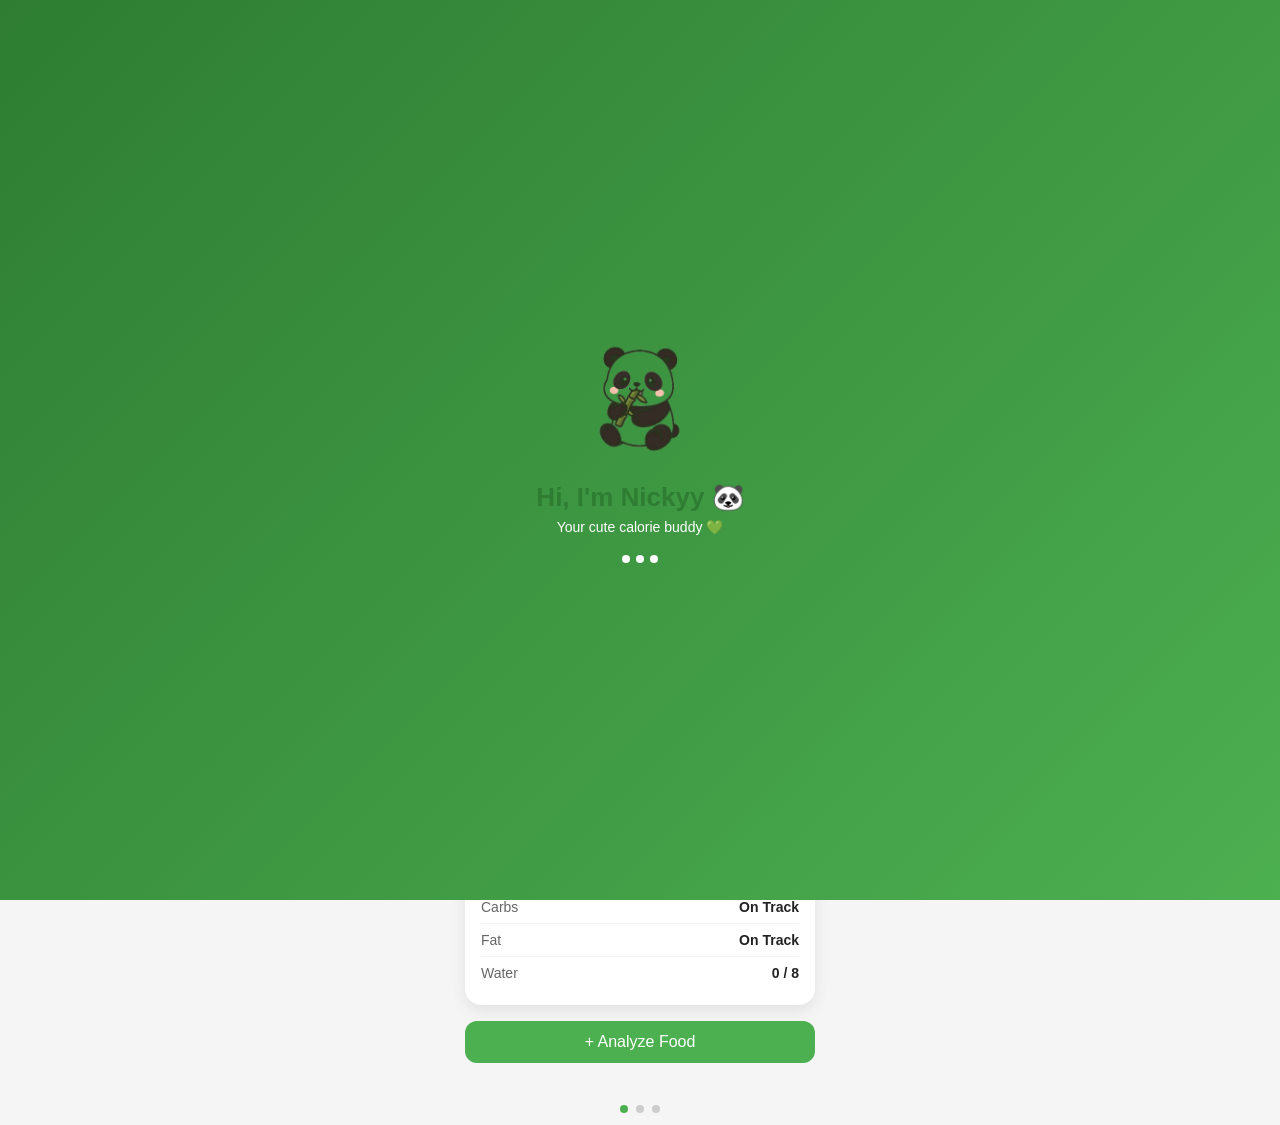
==== index.html @ d068ae43 "feat: added an intro animation WIP" ====
<!DOCTYPE html>
<html lang="en">
    <head>
        <meta charset="UTF-8">
        <meta name="viewport" content="width=device-width, initial-scale=1.0">
        <link rel="manifest" href="manifest.json">
        <meta name="theme-color" content="#2e7d32">
        <meta name="apple-mobile-web-app-capable" content="yes">
        <meta name="apple-mobile-web-app-status-bar-style" content="default">
        <meta name="apple-mobile-web-app-title" content="CalTrack">
        <link rel="apple-touch-icon" href="panda.png">
        <title>Calorie Tracker</title>
        <link rel="stylesheet" href="style.css">
    </head>
    <body>
        <div class="intro-screen" id="intro-screen">

            <div class="intro-content">


                <img src="panda.png" class="intro-panda" id="intro-panda" />


                <h1 class="intro-title">Hi, I'm Nickyy 🐼</h1>
                <p class="intro-sub">Your cute calorie buddy 💚</p>


                <div class="intro-loader">


                    <div class="dot"></div>
                    <div class="dot"></div>
                    <div class="dot"></div>
                </div>
            </div>
        </div>
        <div class="app">

            <div class="slider" id="slider">

                <div class="page" id="page-calories">
                    <h1>Calories</h1>

                    <div class="circle-container">
                        <svg viewBox="0 0 200 200" class="circle-svg">
                            <circle class="circle-bg" cx="100" cy="100" r="80"/>
                            <circle class="circle-fill" cx="100" cy="100" r="80" id="calorie-ring"/>
                        </svg>
                        <div class="circle-text">
                            <span id="calories-eaten">0</span>
                            <small>of <span id="calorie-goal">2000</span> kcal</small>
                        </div>
                    </div>

                    <div class="log-section">
                        <h2>Today's Log</h2>

                        <div class="meal" id="meal-breakfast">
                            <div class="meal-header" onclick="toggleMeal('breakfast')">
                                <span>🌅 Breakfast</span>
                                <span class="meal-kcal" id="kcal-breakfast">0 kcal</span>
                                <span class="meal-arrow" id="arrow-breakfast">▼</span>
                            </div>
                        <ul class="meal-list" id="list-breakfast"></ul>
                    </div>

                    <div class="meal" id="meal-lunch">
                        <div class="meal-header" onclick="toggleMeal('lunch')">
                            <span>🌞 Lunch</span>
                            <span class="meal-kcal" id="kcal-lunch">0 kcal</span>
                            <span class="meal-arrow" id="arrow-lunch">▼</span>
                        </div>
                        <ul class="meal-list" id="list-lunch"></ul>
                    </div>

                    <div class="meal" id="meal-dinner">
                        <div class="meal-header" onclick="toggleMeal('dinner')">
                            <span>🌙 Dinner</span>
                            <span class="meal-kcal" id="kcal-dinner">0 kcal</span>
                            <span class="meal-arrow" id="arrow-dinner">▼</span>
                        </div>
                        <ul class="meal-list" id="list-dinner"></ul>
                    </div>
                </div>

                    <div class="weekly-chart">
                        <h2>This Week</h2>
                        <div class="chart-area">
                            <div class="goal-line"></div>
                            <div class="bars" id="bars">
                                <div class="bar-group">
                                    <div class="bar" id="bar-0"></div>
                                    <span>Mon</span>
                                </div>
                                <div class="bar-group">
                                    <div class="bar" id="bar-1"></div>
                                    <span>Tue</span>
                                </div>
                                <div class="bar-group">
                                    <div class="bar" id="bar-2"></div>
                                    <span>Wed</span>
                                </div>
                                <div class="bar-group">
                                    <div class="bar" id="bar-3"></div>
                                    <span>Thu</span>
                                </div>
                                <div class="bar-group">
                                    <div class="bar" id="bar-4"></div>
                                    <span>Fri</span>
                                </div>
                                <div class="bar-group">
                                    <div class="bar" id="bar-5"></div>
                                    <span>Sat</span>
                                </div>
                                <div class="bar-group">
                                    <div class="bar" id="bar-6"></div>
                                    <span>Sun</span>
                                </div>
                            </div>
                        </div>
                    </div>

                    <div class="daily-summary">
                        
                        <h2>Daily Summary</h2>

                        <div class="summary-item">
                            <span>Status</span>
                            <b id="day-status">On Track</b>
                        </div>
                    
                        <div class="summary-item">
                            <span>Calories Left</span>
                            <b id="calories-left-summary">2000 kcal</b>
                        </div>
                    
                        <div class="summary-item">
                            <span>Protein</span>
                            <b id="protein-status">On Track</b>
                        </div>
                    
                        <div class="summary-item">
                            <span>Carbs</span>
                            <b id="carbs-status">On Track</b>
                        </div>
                    
                        <div class="summary-item">
                            <span>Fat</span>
                            <b id="fat-status">On Track</b>
                        </div>
                    
                        <div class="summary-item">
                            <span>Water</span>
                            <b id="water-status">0 / 8</b>
                        </div>
                    </div>

                    <button id="add-food-btn">+ Analyze Food</button>
                </div>

                <div class="page" id="page-water">
                    <h1>Water Intake</h1>
                    <div class="hearts-container" id="hearts-container"></div>

                    <div class="panda-mask-wrap" id="panda-mask-wrap">

                        <div class="panda-mask" id="panda-mask">
                            <div class="panda-base"></div>
                            <div class="panda-water" id="panda-water"></div>

                            <div class="panda-wave" id="panda-wave">
                                <svg viewBox="0 0 200 20" preserveAspectRatio="none" xmlns="http://www.w3.org/2000/svg">
                                    <path d="M0 10 C50 0, 100 20, 150 10 S250 0, 300 10 S350 20, 400 10 L400 20 L0 20 Z" fill="rgba(76,175,80,0.6)"/>
                                    <path d="M0 14 C60 4, 110 24, 160 14 S260 4, 310 14 S360 24, 400 14 L400 20 L0 20 Z" fill="rgba(255,255,255,0.3)"/>
                                </svg>
                            </div>         
                            <img src="panda.png" class="panda-overlay" id="panda-overlay" alt="panda"/>                   
                        </div>

                    </div>
                
                    <p class="water-text"><span id="glasses-drunk">0</span> / 8 glasses</p>
                    <button class="water-btn" id="add-water">+ Add Glass</button>
                    <button class="water-btn secondary" id="remove-water">- Remove Glass</button>
                    
                </div>

                <div class="page" id="page-meals">
                        <h1>Meal</h1>

                        <div class="macro-card">
                            <h2>Macros</h2>

                            <!-- CARBS -->
                            <div class="macro-row">
                            <div class="macro-ring-wrap">
                                <svg viewBox="0 0 120 120" class="macro-ring">
                                    <circle cx="60" cy="60" r="50" class="ring-bg"/>
                                    <circle cx="60" cy="60" r="50" class="ring-fill carbs" id="ring-carbs"/>
                                </svg>
                                <div class="macro-center">
                                    <span id="carbs-g" style="color:#f9a825">0</span>
                                </div>
                            </div>
                            <div class="macro-info">
                                <div class="macro-name" style="color:#f9a825">🟡 Carbs</div>
                                <div class="macro-bar-wrap">
                                    <div class="macro-bar carbs-bar" id="carbs-bar"></div> 
                                </div>
                                <div class="macro-stats">
                                    <span id="carbs-left">163g left</span>
                                    <span class="macro-goal">163g</span>
                                </div>
                            </div>
                        </div>
                            <!-- PROTEIN -->
                            <div class="macro-row">
                            <div class="macro-ring-wrap">
                                <svg viewBox="0 0 120 120" class="macro-ring">
                                    <circle cx="60" cy="60" r="50" class="ring-bg"/>
                                    <circle cx="60" cy="60" r="50" class="ring-fill protein" id="ring-protein"/>
                                </svg>
                                <div class="macro-center">
                                    <span id="protein-g" style="color:#4361ee">0</span>
                                </div>
                            </div>
                            <div class="macro-info">
                                <div class="macro-name" style="color:#4361ee">🔵 Protein</div>
                                <div class="macro-bar-wrap">
                                    <div class="macro-bar protein-bar" id="bar-protein"></div>
                                </div>
                                <div class="macro-stats">
                                    <span id="protein-left">65g left</span>
                                    <span class="macro-goal">/65g</span>
                                </div>
                            </div>
                        </div>
                        <div class="macro-row">
                            <div class="macro-ring-wrap">
                                <svg viewBox="0 0 120 120" class="macro-ring">
                                    <circle cx="60" cy="60" r="50" class="ring-bg"/>
                                    <circle cx="60" cy="60" r="50" class="ring-fill fat" id="ring-fat"/>
                                </svg>
                                <div class="macro-center">
                                    <span id="fat-g" style="color:#e63946">0</span>
                                </div>
                            </div>
                            <div class="macro-info">
                                <div class="macro-name" style="color:#e63946">🔴 Fat</div>
                                <div class="macro-bar-wrap">
                                    <div class="macro-bar fat-bar" id="fat-bar"></div>
                                </div>
                                <div class="macro-stats">
                                    <span id="fat-left">43g left</span>
                                    <span class="macro-goal">/43g</span>
                                </div>
                            </div>
                        </div>

                        <div class="calories-remain">
                            <span>🔥 Calories Remaining</span>
                            <p id="remain-calories">200g</p>
                        </div>
                        
                    </div>

                        <div class="meals-detail">

                            <div class="meal-card" id="meal-card-breakfast">
                                <div class="meal-card-header" onclick="toggleMealCard('breakfast')">
                                    <div class="meal-card-left">
                                        <span class="meal-card-icon">🌅</span>
                                        <div>
                                            <p class="meal-card-name">Breakfast</p>
                                            <p class="meal-card-kcal" id="card-kcal-breakfast">0 kcal</p>
                                        </div>
                                    </div>
                                    <span class="meal-card-arrow" id="card-arrow-breakfast">▼</span>
                                </div>
                                <div class="meal-card-body" id="card-body-breakfast">
                                    <ul class="food-item-list" id="detail-breakfast"></ul>
                                    <p class="meal-empty" id="empty-breakfast">No food logged yet</p>
                                </div>
                            </div>

                            <div class="meal-card" id="meal-card-lunch">
                                <div class="meal-card-header" onclick="toggleMealCard('lunch')">
                                    <div class="meal-card-left">
                                        <span class="meal-card-icon">🌞</span>
                                        <div>
                                            <p class="meal-card-name">Breakfast</p>
                                            <p class="meal-card-kcal" id="card-kcal-lunch">0 kcal</p>
                                        </div>
                                    </div>
                                    <span class="meal-card-arrow" id="card-arrow-lunch">▼</span>
                                </div>
                                <div class="meal-card-body" id="card-body-lunch">
                                    <ul class="food-item-list" id="detail-lunch"></ul>
                                    <p class="meal-empty" id="empty-lunch">No food logged yet</p>
                                </div>
                            </div>

                            <div class="meal-card" id="meal-card-dinner">
                                <div class="meal-card-header" onclick="toggleMealCard('dinner')">
                                    <div class="meal-card-left">
                                        <span class="meal-card-icon">🌙</span>
                                        <div>
                                            <p class="meal-card-name">Dinner</p>
                                            <p class="meal-card-kcal" id="card-kcal-dinner">0 kcal</p>
                                        </div>
                                    </div>
                                    <span class="meal-card-arrow" id="card-arrow-dinner">▼</span>
                                </div>
                                <div class="meal-card-body" id="card-body-dinner">
                                    <ul class="food-item-list" id="detail-dinner"></ul>
                                    <p class="meal-empty" id="empty-dinner">No food logged yet</p>
                                </div>
                            </div>
                            
                        </div>
                </div>
            </div>
        </div>
        <div class="dots">
            <span class="dot active" id="dot-1"></span>
            <span class="dot" id="dot-2"></span>
            <span class="dot" id="dot-3"></span>
        </div>
        <button class="fab-btn" id="fab-btn">+</button>
        <div class="scanner-overlay" id="scanner-overlay">
        <div class="scanner-sheet" id="scanner-sheet">
            <div class="scanner-handle"></div>
            <h2 class="scanner-title"> What did you eat?</h2>
            <div class="camera-wrap" id="camera-wrap">
                    <div class="camera-placeholder" id="camera-placeholder">
                        <span>📷</span>
                        <p>Take a photo of your food</p>
                    </div>
                    <img id="food-preview" class="food-preview" style="display:none"/>
                    <input type="file" id="camera-input" accept="image/*" capture="environment" style="display:none"/>
                    <button class="camera-btn" id="camera-btn">📷 Take Photo</button>
                </div>
                <div class="scanner-divider">
                    <span>or</span>
                </div>
                <div class="text-wrap">
                    <input type="text" id="food-input" class="food-input" placeholder="e.g chicken rice, 2 eggs and toast..."/>
                </div>
                <button class="analyze-btn" id="analyze-btn"> Analyze Food</button>
                <div class="result-wrap" id="result-wrap" style="display:none">
                    <div class="result-card">
                        <p class="result-name" id="result-name"></p>
                        <div class="result-macros">
                            <span class="result-cal" id="result-cal"></span>
                            <span class="result-carbs" id="result-carbs"></span>
                            <span class="result-protein" id="result-protein"></span>
                            <span class="result-fat" id="result-fat"></span>
                        </div>
                    </div>
                    <button class="log-btn" id="log-btn">Log This Food</button>
                </div>
                <button class="close-btn" id="close-btn">✕ Close</button>
            </div>
        </div>
    
        <!--First Page-->
        <div class="onboard-overlay" id="onboard-overlay">
            <div class="onboard-card">
                <div class="onboard-emoji">🐼</div>
                <h2 class="onboard-title">Hey there, welcome!</h2>
                <p class="onboard-sub">Let's set up your profile so we can personalize your calorie goals 💪</p>

                <div class="onboard-form">
                    <div class="onboard-row">
                        <div class="onboard-field">
                            <label>Current Weight</label>
                            <div class="input-wrap">
                                <input type="number" id="ob-weight" placeholder="e.g. 65"/>
                                <span class="input-unit">kg</span>
                            </div>
                        </div>
                        <div class="onboard-field">
                            <label>Goal Weight</label>
                            <div class="input-wrap">
                                <input type="number" id="ob-weight" placeholder="e.g. 58"/>
                                <span class="input-unit">kg</span>
                            </div>
                        </div>
                    </div>

                    <div class="onboard-row">
                        <div class="onboard-field">
                            <label>Height</label>
                            <div class="input-wrap">
                                <input type="number" id="ob-height" placeholder="e.g. 165"/>
                                <span class="input-unit">cm</span>
                            </div>
                        </div>
                        <div class="onboard-field">
                            <label>Age</label>
                            <div class="input-wrap">
                                <input type="number" id="ob-age" placeholder="e.g. 16"/>
                                <span class="input-unit">yrs</span>
                            </div>
                        </div>
                    </div>

                    <div class="onboard-field">
                        <label>Gender</label>
                        <div class="gender-btns">
                            <button type="button" class="gender-btn" id="btn-male" onclick="selectGender('male')">Male</button>
                            <button type="button" class="gender-btn" id="btn-female" onclick="selectGender('female')">Female</button>
                        </div>
                    </div>
                </div>

                <button class="onboard-save" id="onboard-save" onclick="saveOnboarding()">
                    Let's Go!
                </button>
            </div>
        </div>
        <script src="script.js"></script>
    </body>
</html>
---- style.css ----
* {
    margin: 0;
    padding: 0;
    box-sizing: border-box;
}

body {
    font-family: Arial, sans-serif;
    background-color: #f5f5f5;
    display: flex;
    flex-direction: column;
    justify-content: center;
    align-items: center;
    min-height: 100vh;
}

.app {
    width: 390px;
    overflow: hidden;
}

.slider {
    display: flex;
    width: 1170px;
    transition: transform 0.5s ease;
}

.page {
    width: 390px;
    min-height: 100vh;
    display: flex;
    flex-direction: column;
    align-items: center;
    padding: 40px 20px 20px;
}

h1 {
    font-size: 26px;
    color: #2e7d32;
    margin-bottom: 30px;
    font-weight: 700;
}

h2 {
    font-size: 18px;
    color: #333;
    margin-bottom: 12px;
}

.circle-container {
    position: relative;
    width: 220px;
    height: 220px;
    margin-bottom: 30px;
}

.circle-svg {
    width: 100%;
    height: 100%;
    transform: rotate(-90deg);
}

.circle-bg {
    fill: none;
    stroke: #e0e0e0;
    stroke-width: 18;
}

.circle-fill {
    fill: none;
    stroke: #4CAF50;
    stroke-width: 18;
    stroke-linecap: round;
    stroke-dasharray: 502;
    stroke-dashoffset: 502;
    transition: stroke-dashoffset 0.6s ease;
}

.circle-text {
    position: absolute;
    top: 50%;
    left: 50%;
    transform: translate(-50%, -50%);
    text-align: center;
}

.circle-text span {
    font-size: 32px;
    font-weight: 700;
    color: #2e7d32;
    display: block;
}

.circle-text small {
    font-size: 13px;
    color: #888;
}

.log-section {
    width: 100%;
    background: white;
    border-radius: 16px;
    padding: 16px;
    margin-bottom: 16px;
    min-height: 80px;
}

button {
    width: 100%;
    padding: 12px;
    background-color: #4CAF50;
    color: white;
    border: none;
    border-radius: 12px;
    font-size: 16px;
    cursor: pointer;
    margin-bottom: 10px;
    transition: background 0.2s;
}

button:hover {
    background-color: #43a047;
}

button.secondary {
    background-color: white;
    color: #4CAF50;
    border: 2px solid #4CAF50;
}

button.secondary:hover {
    background-color: #f1f8f1;
}

.water-text {
    font-size: 18px;
    color: #2e7d32;
    font-weight: 600;
}



.dots {
    display: flex;
    justify-content: center;
    gap: 8px;
    margin-top: 12px;
    margin-bottom: 12px;
    position: relative;
    z-index: 100;
}

.dot {
    width: 8px;
    height: 8px;
    border-radius: 50%;
    background: #ccc;
    cursor: pointer;
    transition: background 0.3s;
}

.dot.active {
    background: #4CAF50;
}

.weekly-chart {
    width: 100%;
    background: white;
    border-radius: 16px;
    padding: 16px;
    margin-bottom: 16px;
}

.chart-area {
    position: relative;
    height: 120px;
    margin-top: 12px;
}

.goal-line {
    position: absolute;
    top: 10%;
    left:  0;
    right: 0;
    border-top: 2px dashed #676767;
    z-index: 2;
}

.bars {
    display: flex;
    justify-content: space-between;
    align-items: flex-end;
    height: 100%;
    gap: 6px;
}

.bar-group {
    display: flex;
    flex-direction: column;
    align-items: center;
    flex: 1;
    height: 100%;
    justify-content: flex-end;
    gap: 4px;
}

.bar-group span {
    font-size: 10px;
    color: #888;
}

.bar {
    width: 100%;
    height: 0%;
    border-radius: 6px 6px 0 0;
    background: linear-gradient(to top, #2e7d32, #a5d6a7);
    transition: height 0.6s ease;
    min-height: 0px;
}

.bar.today {
    background: linear-gradient(to top, #1b5e20, #4CAF50);
}

.meal {
    border-bottom: 1px solid #f0f0f0;
}

.meal:last-child {
    border-bottom: none;
}

.meal-header {
    display: flex;
    justify-content: space-between;
    align-items: center;
    padding: 10px 0;
    cursor: pointer;
    font-size: 14px;
    font-weight: 600;
    color: #333;
}

.meal-kcal {
    font-size: 12px;
    color: #aaa;
    transition: transform 0.3s ease;
}

.meal-arrow {
    font-size: 10px;
    color: #aaa;
    transition: transform 0.3s ease;
}

.meal-arrow.open {
    transform: rotate(180deg);
}

.meal-list {
    list-style: none;
    max-height: 0;
    overflow: hidden;
    transition: max-height 0.4s ease;
}

.meal-list.open {
    max-height: 300px;
}

.meal-list li {
    padding: 6px 0 6px 8px;
    border-bottom: 1px solid #f9f9f9;
    font-size: 13px;
    color: #555;
}

.meal-detail-section {
    background: white;
    border-radius: 16px;
    padding: 14px 16px;
}

.meal-detail-section h3 {
    font-size: 16px;
    color: #2e7d32;
    margin-bottom: 8px;
}

.meal-detail-section ul {
    list-style: none;
    margin-bottom: 8px;
    min-height: 16px;
}

.meal-detail-section ul li {
    font-size: 13px;
    color: #555;
    padding: 4px 0;
    border-bottom: 1px solid #f5f5f5;;
}

.meal-total {
    font-size: 12px;
    color: #888;
    text-align: right;
}

.hearts-container {
    position: fixed;
    top: 0px;
    left: 50%;
    transform: translateX(-50%);
    width: 50%;
    height: 100vh;
    pointer-events: none;
    z-index: 999;
    overflow: visible;
}

.heart {
    position: absolute;
    font-size: 20px;
    animation: floatHeart 1s ease-out forwards;
    bottom: 750px;
}

@keyframes floatHeart {
    0%   { opacity: 1; transform: translateY(0) scale(1); }
    100% { opacity: 0; transform: translateY(-150px) scale(1.4); }
}

.heart-burst {
    font-size: 28px;
    animation: floatHeart 1.2s ease-out forwards;
}

.star {
    position: absolute;
    font-size: 18px;
    animation: starBurst 1s ease-out forwards;
    pointer-events: none;
}

@keyframes starBurst {
    0%   { opacity: 1; transform: translate(0, 0) scale(0.5); }
    100% { opacity: 0; transform: translate(var(--tx), var(--ty)) scale(1.2); }
}

@keyframes waveMove {
    from { transform: translateX(0); }
    to   { transform: translateX(-50%); } 
}

.panda-mask-wrap {
    position: relative;
    width: 240px;
    height: 240px;
    margin-bottom: 16px;
}

.panda-mask {
    width: 100%;
    height: 100%;
    -webkit-mask-image: url('panda.png');
    mask-image: url('panda.png');
    -webkit-mask-size: contain;
    mask-size: contain;
    -webkit-mask-repeat: no-repeat;
    mask-repeat: no-repeat;
    -webkit-mask-position: center;
    mask-position: center;
    position: relative;
    overflow: hidden;
}

.panda-base {
    position: absolute;
    top: 0; left: 0;
    width: 100%;
    height: 100%;
    background: #ccc;
    opacity: 0.5;
}

.panda-water {
    position: absolute;
    bottom: 0;
    left: 0;
    width: 100%;
    height: 0%;
    background: linear-gradient(to top, #191616, #000000);
    transition: height 0.8s ease;
}

.panda-wave {
    position: absolute;
    left: 0;
    width: 100%;
    height: 20px;
    bottom: 0%;
    transition: bottom 0.8s ease;
}

.panda-wave svg {
    width: 200%;
    height: 100%;
    animation: waveSway 2s linear infinite;
}

@keyframes waveSway {
    0%   { transform: translateX(0);}
    100% { transform: translateX(-50%);}
}

.panda-overlay {
    position: absolute;
    top: 0; left: 0;
    width: 100%;
    height: 100%;
    object-fit: contain;
    pointer-events: none;
    z-index: 2;
}

.panda-mask-wrap.happy {
    animation: pandaSpin 1s ease forwards;
}

@keyframes pandaSpin {
    0%   { transform: translateY(0) rotate(0deg) scale(1); }
    25%  { transform: translateY(-30px) rotate(180deg) scale(1.2); }
    50%  { transform: translateY(-50px) rotate(360deg) scale(1.3); }
    75%  { transform: translateY(-20px) rotate(360deg) scale(1.1); }
    100% { transform: translateY(0) rotate(360deg) scale(1); }
}

.macro-card {
    width: 100%;
    background: white;
    border-radius: 20px;
    padding: 20px 16px;
    box-shadow: 0 2px 12px rgba(0,0,0,0.06);
    margin-bottom: 16px;
}

.macro-row {
    display: flex;
    align-items: center;
    gap: 14px;
    padding: 10px 0;
    border-bottom: 1px solid #f5f5f5;
}

.macro-row:last-of-type {
    border-bottom: none;
}

.macro-ring-wrap {
    position: relative;
    width: 56px;
    height: 56px;
    flex-shrink: 0;
}

.macro-grid {
    display: flex;
    justify-content: space-between;
    margin-top: 15px;
}

.macro-item {
    position: relative;
    text-align: center;
    width: 30%;
}

.macro-ring {
    width: 56px;
    height: 56px;
    transform: rotate(-90deg);
}

.ring-bg {
    fill: none;
    stroke: #f0f0f0;
    stroke-width: 12;
}

.ring-fill {
    fill: none;
    stroke-width: 12;
    stroke-linecap: round;
    stroke-dasharray: 314;
    stroke-dashoffset: 314;
    transition: stroke-dashoffset 0.8s ease;
}

.ring-fill.carbs   { stroke: #f9a825; }
.ring-fill.protein { stroke: #4361ee; }
.ring-fill.fat     { stroke: #e63946; }

.macro-center {
    position: absolute;
    top: 50%; left: 50%;
    transform: translate(-50%, -50%);
    text-align: center;
}

.macro-center span {
    font-size: 13px;
    font-weight: 800;
    display: block;
}

.macro-info {
    flex: 1;
    display: flex;
    flex-direction: column;
    gap: 5px;
}

.macro-name {
    font-size: 13px;
    font-weight: 700;
}

.macro-bar-wrap {
    width: 100%;
    height: 6px;
    background: #f0f0f0;
    border-radius: 3px;
    overflow: hidden;
}

.macro-bar {
    height: 100%;
    width: 0%;
    border-radius: 3px;
    transition: width 0.8s ease;
}

.carbs-bar   { background: #f9a825; }
.protein-bar { background: #4361ee; }
.fat-bar     { background: #e63946; }

.macro-stats {
    display: flex;
    justify-content: space-between;
    font-size: 11px;
    color: #888;
}

.macro-goal {
    color: #bbb;
}

.calories-remain {
    display: flex;
    justify-content: space-between;
    align-items: center;
    background: #f1f8f1;
    border-radius: 12px;
    padding: 12px 14px;
    margin-top: 14px;
    font-size: 13px;
    color: #2e7d32;
    font-weight: 600;
}

.calories-remain b {
    font-size: 20px;
    color: #2e7d32;
}

.macro-card h2 {
    font-size: 16px;
    color: #888;
    font-weight: 600;
    margin-bottom: 16px;
    text-transform: uppercase;
    letter-spacing: 1px;
}

.bottom-item {
    display: flex;
    justify-content: space-between;
    margin-bottom: 10px;
    font-size: 14px;
}

.bottom-item b {
    color: #222;
}

.bottom-item.highlight b {
    font-size: 18px;
    color: #4CAF50;
}

.daily-summary {
    width: 100%;
    background: white;
    border-radius: 16px;
    padding: 16px;
    margin-bottom: 16px;
    box-shadow: 0 6px 16px rgba(0,0,0,0.08);
}

.daily-summary h2 {
    text-align: center;
    color: #2e7d32;
    margin-bottom: 12px;
}

.summary-item {
    display: flex;
    justify-content: space-between;
    padding: 8px 0;
    border-bottom: 1px solid #f1f1f1;
    font-size: 14px;
}

.summary-item:last-child {
    border-bottom: none;
}

.summary-item span {
    color: #666;
}

.summary-item b {
    color: #222;
}

.fab-btn {
    position: fixed;
    bottom: 30px;
    left: 50%;
    transform: translateX(-50%);
    width: 60px;
    height: 60px;
    border-radius: 50%;
    background: #2e7d32;
    color: white;
    font-size: 32px;
    border: none;
    cursor: pointer;
    box-shadow: 0 4px 15px rgba(46,125,50,0.4);
    z-index: 1000;
    transition: transform 0.2s, box-shadow 0.2s;
    display: flex;
    align-items: center;
    justify-content: center;
}

.fab-btn:hover {
    transform: translateX(-50%) scale(1.1);
    box-shadow: 0 6px 20px rgba(46,125,50,0.5);
}

.fab-btn.open {
    transform: translateX(-50%) rotate(45deg);
}

.scanner-overlay {
    position: fixed;
    top: 0; left: 0;
    width: 100%; height: 100%;
    background: rgba(0,0,0,0.5);
    z-index: 10000;
    display: none;
    align-items: flex-end;
    justify-content: center;
    pointer-events: auto;
}

.scanner-overlay.open {
    display: flex;
}

.scanner-sheet {
    background: white;
    width: 100%;
    max-width: 390px;
    border-radius: 24px 24px 0 0;
    padding: 16px 20px 40px;
    transform: translateY(100%);
    transition: transform 0.4s ease;
    display: flex;
    flex-direction: column;
    gap: 14px;
    z-index: 10001;
    pointer-events: auto;
}

.scanner-sheet.open {
    transform: translateY(0);
}

.scanner-handle {
    width: 40px;
    height: 4px;
    background: #e0e0e0;
    border-radius: 2px;
    margin: 0 auto;
}

.scanner-title {
    font-size: 18px;
    font-weight: 700;
    color: #2e7d32;
    text-align: center;
    margin: 0;
}

.camera-wrap {
    display: flex;
    flex-direction: column;
    gap: 8px;
    pointer-events: auto;
}

.camera-placeholder {
    width: 100%;
    height: 160px;
    background: #f5f5f5;
    border-radius: 16px;
    display: flex;
    flex-direction: column;
    align-items: center;
    justify-content: center;
    gap: 8px;
    color: #aaa;
    font-size: 14px;
}

.camera-placeholder span {
    font-size: 40px;
}

.food-preview {
    width: 100%;
    height: 160px;
    object-fit: cover;
    border-radius: 16px;
}

.camera-btn {
    background: #f5f5f5;
    color: #333;
    border: 2px dashed #ccc;
    border-radius: 12px;
    padding: 10px;
    font-size: 14px;
    cursor: pointer;
    width: 100%;
    margin: 0;
    pointer-events: auto;
    z-index: 10001;
}

.camera-btn:hover {
    background: #eee;
}

/* ── Divider ────────────────────────────── */
.scanner-divider {
    display: flex;
    align-items: center;
    gap: 10px;
    color: #aaa;
    font-size: 13px;
}

.scanner-divider::before,
.scanner-divider::after {
    content: '';
    flex: 1;
    height: 1px;
    background: #e0e0e0;
}

/* ── Text input wrapper ────────────────────────────── */
.text-wrap {
    width: 100%;
    pointer-events: auto;
}

/* ── Text input ─────────────────────────── */
.food-input {
    width: 100%;
    padding: 12px 16px;
    border: 2px solid #e0e0e0;
    border-radius: 12px;
    font-size: 14px;
    outline: none;
    transition: border 0.2s;    pointer-events: auto;
    z-index: 10001;}

.food-input:focus {
    border-color: #4CAF50;
}

/* ── Analyze button ─────────────────────── */
.analyze-btn {
    background: linear-gradient(135deg, #2e7d32, #4CAF50);
    color: white;
    border: none;
    border-radius: 14px;
    padding: 14px;
    font-size: 16px;
    font-weight: 600;
    cursor: pointer;
    width: 100%;
    margin: 0;
    transition: opacity 0.2s;
    pointer-events: auto;
    z-index: 10001;
}

.analyze-btn:disabled {
    opacity: 0.6;
    cursor: not-allowed;
}

/* ── Result card ────────────────────────── */
.result-wrap {
    display: flex;
    flex-direction: column;
    gap: 10px;
}

.result-card {
    background: #f1f8f1;
    border-radius: 14px;
    padding: 14px;
    border: 2px solid #c8e6c9;
}

.result-name {
    font-size: 15px;
    font-weight: 700;
    color: #2e7d32;
    margin-bottom: 8px;
}

.result-macros {
    display: flex;
    gap: 8px;
    flex-wrap: wrap;
}

.result-cal, .result-carbs, .result-protein, .result-fat {
    background: white;
    border-radius: 8px;
    padding: 4px 10px;
    font-size: 12px;
    font-weight: 600;
    color: #444;
}

.log-btn {
    background: #4CAF50;
    color: white;
    border: none;
    border-radius: 14px;
    padding: 14px;
    font-size: 15px;
    font-weight: 600;
    cursor: pointer;
    width: 100%;
    margin: 0;
    pointer-events: auto;
    z-index: 10001;
}

/* ── Close button ───────────────────────── */
.close-btn {
    background: none;
    color: #aaa;
    border: none;
    font-size: 14px;
    cursor: pointer;
    width: 100%;
    margin: 0;
    padding: 8px;
    pointer-events: auto;
    z-index: 10001;
}

.close-btn:hover {
    color: #666;
    background: none;
}

.meals-detail {
    width: 100%;
    display: flex;
    flex-direction: column;
    gap: 12px;
    padding-bottom: 80px;
}

.meal-card {
    background: white;
    border-radius: 20px;
    overflow: hidden;
    box-shadow: 0 2px 12px rgba(0,0,0,0.06);
}

.meal-card-header {
    display: flex;
    justify-content: space-between;
    align-items: center;
    padding: 16px;
    cursor: pointer;
}

.meal-card-left {
    display: flex;
    align-items: center;
    gap: 12px;
}

.meal-card-icon {
    font-size: 28px;
}

.meal-card-name {
    font-size: 15px;
    font-weight: 700;
    color: #222;
}

.meal-card-kcal {
    font-size: 12px;
    color: #4CAF50;
    font-weight: 600;
    margin-top: 2px;
}

.meal-card-arrow {
    font-size: 11px;
    color: #bbb;
    transition: transform 0.3s ease;
}

.meal-card-arrow.open {
    transform: rotate(180deg);
}

.meal-card-body {
    max-height: 0;
    overflow: hidden;
    transition: max-height 0.4s ease;
    border-top: 1px solid transparent;
}

.meal-card-body.open {
    max-height: 500px;
    border-top: 1px solid #f5f5f5;
}

.food-item-list {
    list-style: none;
    padding: 0 16px;
}

.food-item {
    display: flex;
    flex-direction: column;
    gap: 6px;
    padding: 12px 0;
    border-bottom: 1px solid #f9f9f9;
}

.food-item:last-child {
    border-bottom: none;
}

.food-item-top {
    display: flex;
    justify-content: space-between;
    align-items: center;
}

.food-item-name {
    font-size: 14px;
    font-weight: 600;
    color: #333;
}

.food-item-right {
    display: flex;
    align-items: center;
    gap: 8px;
}

.food-item-cal {
    font-size: 13px;
    font-weight: 700;
    color: #4CAF50;
}

.food-item-delete {
    background: none;
    border: none;
    font-size: 14px;
    cursor: pointer;
    padding: 2px 4px;
    border-radius: 6px;
    color: #ccc;
    width: auto;
    margin: 0;
    transition: color 0.2s;
}

.food-item-delete:hover {
    color: #e63946;
    background: #fff0f0;
}

/* macro chips */
.food-item-macros {
    display: flex;
    gap: 6px;
    flex-wrap: wrap;
}

.macro-chip {
    font-size: 10px;
    font-weight: 600;
    padding: 2px 8px;
    border-radius: 20px;
}

.chip-carbs   { background: #fff8e1; color: #f9a825; }
.chip-protein { background: #e8eafe; color: #4361ee; }
.chip-fat     { background: #fdecea; color: #e63946; }

/* empty state */
.meal-empty {
    text-align: center;
    color: #ccc;
    font-size: 13px;
    padding: 16px;
}

/*     First Popup      */
.onboard-overlay {
    position: fixed;
    top: 0; left: 0;
    width: 100%;  height: 100%;
    background: rgba(0,0,0,0.6);
    backdrop-filter: blur(6px);
    z-index: 99999;
    display: flex;
    align-items: center;
    justify-content: center;
    animation-name: fadeIn 0.4s ease;
}

.onboard-overlay.hidden {
    display: none;
}

@keyframes fadeIn {
    from { opacity: 0; }
    to   { opacity: 1; }
}

.onboard-card {
    background: white;
    border-radius: 28px;
    padding: 28px 24px;
    width: 340px;
    max-width: 90vw;
    display: flex;
    flex-direction: column;
    gap: 14px;
    animation: slideUp 0.4s ease;
    box-shadow: 0 20px 60px rgba(0,0,0,0.30);
}

@keyframes slideUp {
    from { transform: translateY(40px); opacity: 0; }
    to   { transform: translateY(0); opacity: 1; }
}

.onboard-emoji {
    font-size: 48px;
    text-align: center;
}

.onboard-title {
    font-size: 22px;
    font-weight: 800;
    color: #2e7d32;
    text-align: center;
    margin: 0;
}

.onboard-sub {
    font-size: 13px;
    color: #888;
    text-align: center;
    line-height: 1.5;
    margin: 0;
}

.onboard-form {
    display: flex;
    flex-direction: column;
    gap: 12px;
}

.onboard-row {
    display: flex;
    gap: 10px;
}

.onboard-field {
    flex: 1;
    display: flex;
    flex-direction: column;
    gap: 5px;
}

.onboard-field label {
    font-size: 11px;
    font-weight: 700;
    color: #666;
    text-transform: uppercase;
    letter-spacing: 0.5px;
}

.input-wrap {
    position: relative;
    display: flex;
    align-items: center;
}

.input-wrap input {
    width: 100%;
    padding: 10px 32px 10px 12px;
    border: 2px solid #e0e0e0;
    border-radius: 12px;
    font-size: 14px;
    outline: none;
    transition: border 0.2s;
    background: #fafafa;
    margin: 0;
}

.input-unit {
    position: absolute;
    right: 10px;
    font-size: 11px;
    color: #aaa;
    font-weight: 600;
    pointer-events: none;
}

/* gender shi */
.gender-btns {
    display: flex;
    gap: 8px;
}

.gender-btn {
    flex: 1;
    padding: 10px;
    border: 2px solid #e0e0e0;
    border-radius: 12px;
    background: white;
    color: #555;
    font-size: 13px;
    font-weight: 600;
    cursor: pointer;
    transition: all 0.2s;
    margin: 0;
    width: auto;
}

.gender-btn:hover {
    border-color: #4CAF50;
    background: #f1f8f1;
    color: #2e7d32;
}

.gender-btn.selected {
    border-color: #4CAF50;
    background: #4CAF50;
    color: white;
}

/* save button tye shi */
.onboard-save {
    background: linear-gradient(135deg, #2e7d32, #4CAF50);
    color: white;
    border: none;
    border-radius: 16px;
    padding: 14px;
    font-size: 16px;
    font-weight: 700;
    cursor: pointer;
    width: 100%;
    margin: 0;
    transition: opacity 0.2, transform 0.3s;
    box-shadow: 0 4px 15px rgba(76,175,80,0.4);
}

.onboard-save:hover {
    opacity: 0.95;
    transform: translateY(-1px);
}

/* INTRO SCREEN */
.intro-screen {
    position: fixed;
    top: 0;
    left: 0;
    width: 100%;
    height: 100%;
    background: linear-gradient(135deg, #2e7d32, #4CAF50);
    display: flex;
    align-items: center;
    justify-content: center;
    z-index: 999999;
    animation: introFade 1s ease forwards;
}

.intro-content {
    text-align: center;
    color: white;
}

/* Panda entrance */
.intro-panda {
    width: 120px;
    margin-bottom: 20px;
    animation: pandaPop 1s ease;
}

/* Title */
.intro-title {
    font-size: 26px;
    font-weight: 800;
    margin-bottom: 6px;
    animation: slideUpFade 0.8s ease forwards;
}

/* Subtitle */
.intro-sub {
    font-size: 14px;
    opacity: 0.9;
    margin-bottom: 20px;
    animation: slideUpFade 1s ease forwards;
}

/* Loading dots */
.intro-loader {
    display: flex;
    justify-content: center;
    gap: 6px;
}

.intro-loader .dot {
    width: 8px;
    height: 8px;
    background: white;
    border-radius: 50%;
    animation: bounce 1s infinite;
}

.intro-loader .dot:nth-child(2) {
    animation-delay: 0.2s;
}
.intro-loader .dot:nth-child(3) {
    animation-delay: 0.4s;
}

/* ANIMATIONS */

@keyframes pandaPop {
    0% { transform: scale(0) rotate(-30deg); opacity: 0; }
    60% { transform: scale(1.2) rotate(10deg); }
    100% { transform: scale(1) rotate(0); opacity: 1; }
}

@keyframes slideUpFade {
    from {
        transform: translateY(20px);
        opacity: 0;
    }
    to {
        transform: translateY(0);
        opacity: 1;
    }
}

@keyframes bounce {
    0%, 80%, 100% { transform: scale(0); opacity: 0.5; }
    40% { transform: scale(1); opacity: 1; }
}

/* fade out animation */
.intro-hide {
    animation: introOut 0.6s ease forwards;
}

@keyframes introOut {
    to {
        opacity: 0;
        transform: scale(1.1);
    }
}
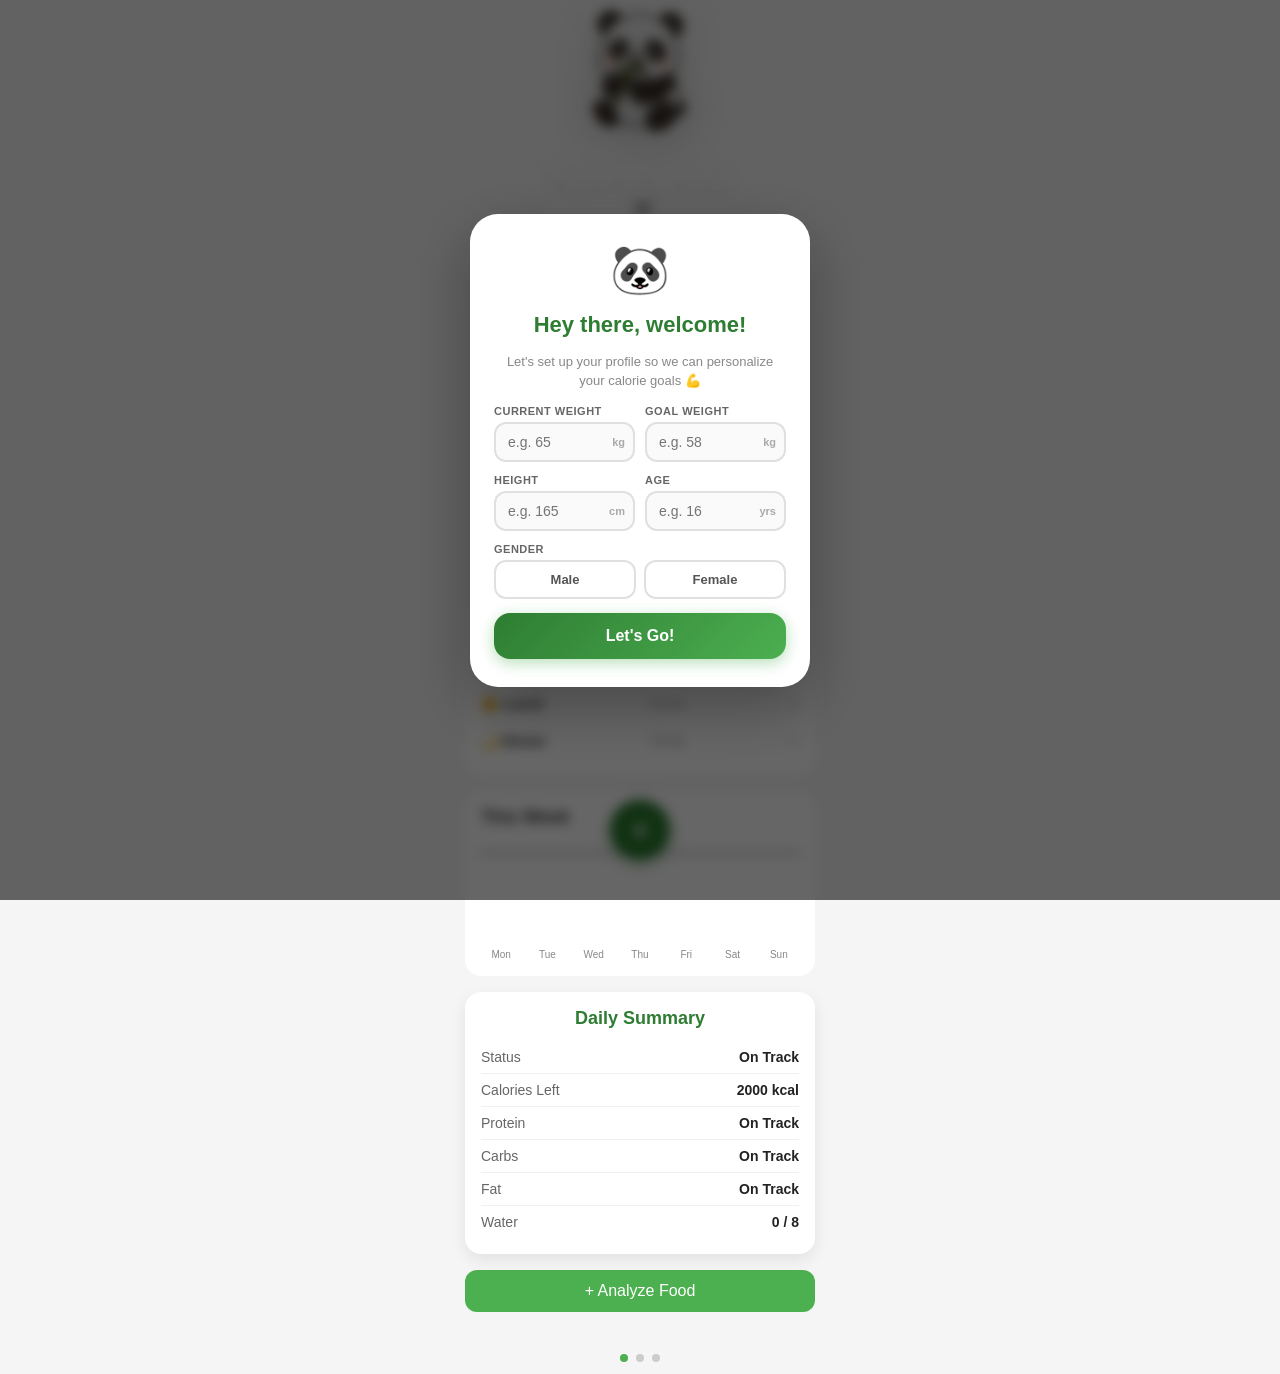
==== commit 8add8457: "fix: the inro" ====
--- a/index.html
+++ b/index.html
@@ -13,27 +13,21 @@
         <link rel="stylesheet" href="style.css">
     </head>
     <body>
-        <div class="intro-screen" id="intro-screen">
-
+        <div class="intro-class" id="intro-screen">
             <div class="intro-content">
-
-
-                <img src="panda.png" class="intro-panda" id="intro-panda" />
-
-
-                <h1 class="intro-title">Hi, I'm Nickyy 🐼</h1>
-                <p class="intro-sub">Your cute calorie buddy 💚</p>
-
-
-                <div class="intro-loader">
-
-
-                    <div class="dot"></div>
-                    <div class="dot"></div>
-                    <div class="dot"></div>
+                <div class="intro-panda" id="intro-panda">
+                    <img src="panda.png" alt="Nickyy the panda"/>
+                </div>
+                <div class="intro-text">
+                    <h1 class="intro-title">NutriPanda</h1>
+                    <p class="intro-sub">with Nickyy 🐼</p>
+                </div>
+                <div class="intro-dots">
+                    <span></span><span></span><span></span>
                 </div>
             </div>
         </div>
+
         <div class="app">
 
             <div class="slider" id="slider">
--- a/style.css
+++ b/style.css
@@ -1217,103 +1217,94 @@
     transform: translateY(-1px);
 }
 
-/* INTRO SCREEN */
+/* ── Intro screen ────────────────────────── */
 .intro-screen {
     position: fixed;
-    top: 0;
-    left: 0;
+    top: 0; left: 0;
+    width: 100%; height: 100%;
+    background: linear-gradient(160deg, #1b5e20 0%, #2e7d32 50%, #43a047 100%);
+    z-index: 999999;
+    display: flex;
+    align-items: center;
+    justify-content: center;
+    transition: opacity 0.6s ease, transform 0.6s ease;
+}
+
+.intro-screen.hide {
+    opacity: 0;
+    transform: scale(1.05);
+    pointer-events: none;
+}
+
+.intro-screen.gone { display: none; }
+
+.intro-content {
+    display: flex;
+    flex-direction: column;
+    align-items: center;
+    gap: 16px;
+}
+
+.intro-panda {
+    width: 140px;
+    height: 140px;
+    animation: pandaBounce 0.8s ease infinite alternate;
+}
+
+.intro-panda img {
     width: 100%;
     height: 100%;
-    background: linear-gradient(135deg, #2e7d32, #4CAF50);
-    display: flex;
-    align-items: center;
-    justify-content: center;
-    z-index: 999999;
-    animation: introFade 1s ease forwards;
-}
-
-.intro-content {
-    text-align: center;
+    object-fit: contain;
+    filter: drop-shadow(0 8px 24px rgba(0,0,0,0.3));
+}
+
+@keyframes pandaBounce {
+    from { transform: translateY(0) rotate(-4deg); }
+    to   { transform: translateY(-12px) rotate(4deg); }
+}
+
+.intro-title {
+    font-size: 36px;
+    font-weight: 800;
     color: white;
-}
-
-/* Panda entrance */
-.intro-panda {
-    width: 120px;
-    margin-bottom: 20px;
-    animation: pandaPop 1s ease;
-}
-
-/* Title */
-.intro-title {
-    font-size: 26px;
-    font-weight: 800;
-    margin-bottom: 6px;
-    animation: slideUpFade 0.8s ease forwards;
-}
-
-/* Subtitle */
+    margin: 0;
+    letter-spacing: -1px;
+    text-shadow: 0 2px 12px rgba(0,0,0,0.2);
+    animation: fadeSlideUp 0.6s ease 0.3s both;
+}
+
 .intro-sub {
-    font-size: 14px;
-    opacity: 0.9;
-    margin-bottom: 20px;
-    animation: slideUpFade 1s ease forwards;
-}
-
-/* Loading dots */
-.intro-loader {
-    display: flex;
-    justify-content: center;
-    gap: 6px;
-}
-
-.intro-loader .dot {
+    font-size: 16px;
+    color: rgba(255,255,255,0.8);
+    margin: 0;
+    font-weight: 500;
+    animation: fadeSlideUp 0.6s ease 0.5s both;
+}
+
+@keyframes fadeSlideUp {
+    from { opacity: 0; transform: translateY(16px); }
+    to   { opacity: 1; transform: translateY(0); }
+}
+
+.intro-dots {
+    display: flex;
+    gap: 8px;
+    margin-top: 8px;
+    animation: fadeSlideUp 0.6s ease 0.7s both;
+}
+
+.intro-dots span {
     width: 8px;
     height: 8px;
-    background: white;
     border-radius: 50%;
-    animation: bounce 1s infinite;
-}
-
-.intro-loader .dot:nth-child(2) {
-    animation-delay: 0.2s;
-}
-.intro-loader .dot:nth-child(3) {
-    animation-delay: 0.4s;
-}
-
-/* ANIMATIONS */
-
-@keyframes pandaPop {
-    0% { transform: scale(0) rotate(-30deg); opacity: 0; }
-    60% { transform: scale(1.2) rotate(10deg); }
-    100% { transform: scale(1) rotate(0); opacity: 1; }
-}
-
-@keyframes slideUpFade {
-    from {
-        transform: translateY(20px);
-        opacity: 0;
-    }
-    to {
-        transform: translateY(0);
-        opacity: 1;
-    }
-}
-
-@keyframes bounce {
-    0%, 80%, 100% { transform: scale(0); opacity: 0.5; }
-    40% { transform: scale(1); opacity: 1; }
-}
-
-/* fade out animation */
-.intro-hide {
-    animation: introOut 0.6s ease forwards;
-}
-
-@keyframes introOut {
-    to {
-        opacity: 0;
-        transform: scale(1.1);
-    }
+    background: rgba(255,255,255,0.5);
+    animation: dotPulse 1.2s ease infinite;
+}
+
+.intro-dots span:nth-child(2) { animation-delay: 0.2s; }
+.intro-dots span:nth-child(3) { animation-delay: 0.4s; }
+
+@keyframes dotPulse {
+    0%, 100% { background: rgba(255,255,255,0.3); transform: scale(1); }
+    50%       { background: white; transform: scale(1.3); }
 }
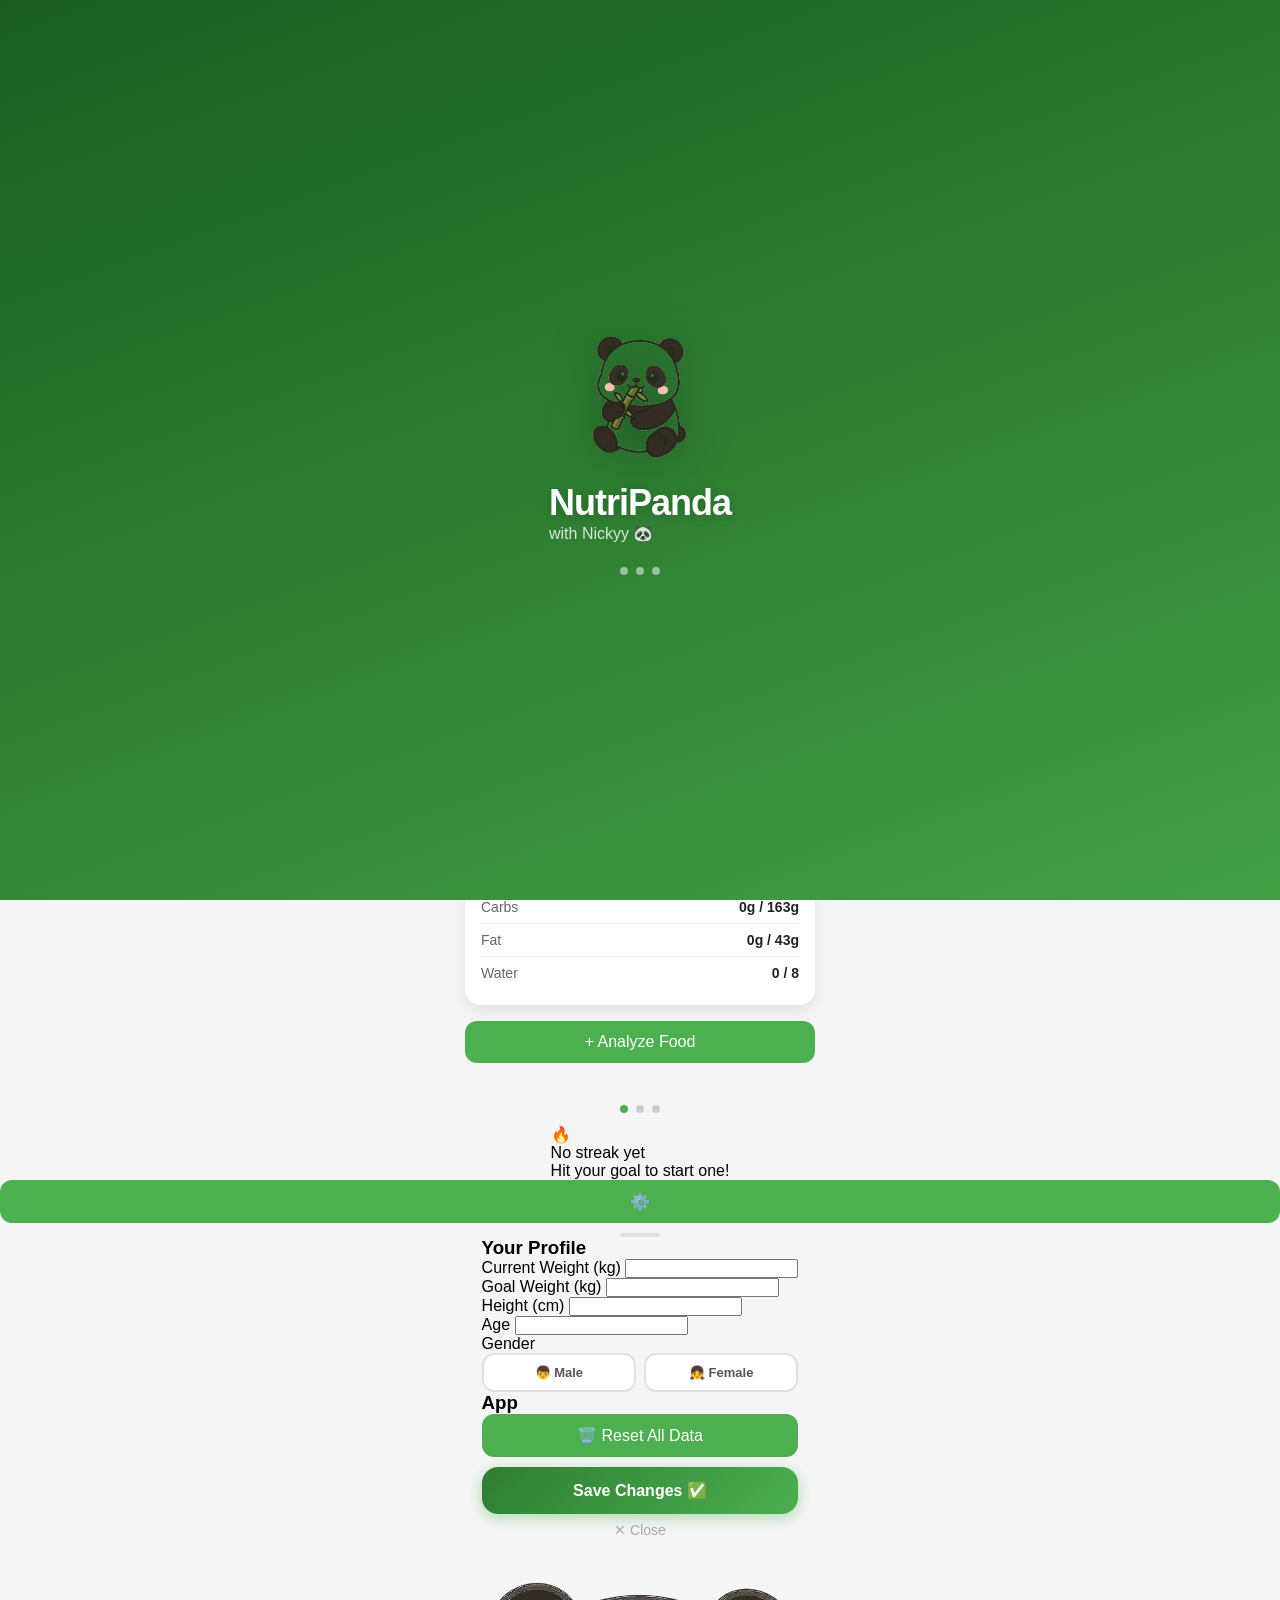
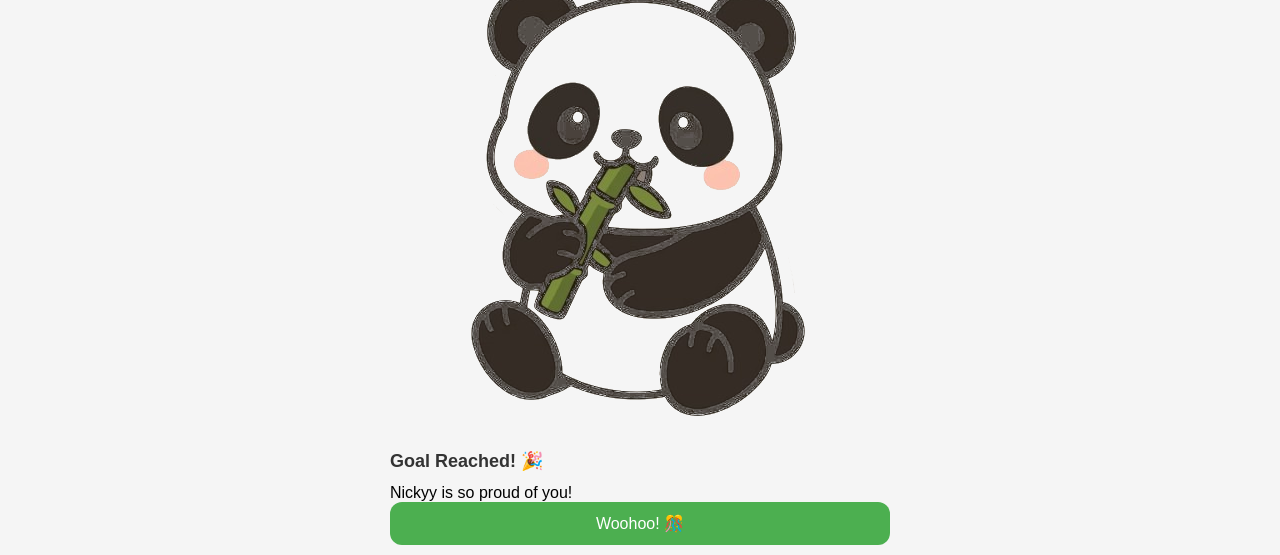
==== commit b2c2b1ef: "feat: Added Nickyy celebrating" ====
--- a/index.html
+++ b/index.html
@@ -13,7 +13,7 @@
         <link rel="stylesheet" href="style.css">
     </head>
     <body>
-        <div class="intro-class" id="intro-screen">
+        <div class="intro-screen" id="intro-screen">
             <div class="intro-content">
                 <div class="intro-panda" id="intro-panda">
                     <img src="panda.png" alt="Nickyy the panda"/>
@@ -376,7 +376,7 @@
                         <div class="onboard-field">
                             <label>Goal Weight</label>
                             <div class="input-wrap">
-                                <input type="number" id="ob-weight" placeholder="e.g. 58"/>
+                                <input type="number" id="ob-goal-weight" placeholder="e.g. 58"/>
                                 <span class="input-unit">kg</span>
                             </div>
                         </div>
@@ -413,6 +413,65 @@
                 </button>
             </div>
         </div>
+        <div class="streak-banner" id="streak-banner">
+            <span class="streak-fire">🔥</span>
+            <div class="streak-info">
+                <p class="streak-number" id="streak-number">No streak yet</p>
+                <p class="streak-sub">Hit your goal to start one!</p>
+            </div>
+        </div>
+
+        <button class="settings-btn" id="settings-btn" onclick="openSettings()">⚙️</button>
+
+        <div class="settings-overlay" id="settings-overlay">
+            <div class="settings-sheet" id="settings-sheet">
+                <div class="scanner-handle"></div>
+                <h2 class="scanner-title"></h2>
+                <div class="settins-section">
+                    <h3 class="settings-label">Your Profile</h3>
+                    <div class="settings-row">
+                        <label>Current Weight (kg)</label>
+                        <input type="number" id="set-weight" class="settings-input"/>
+                    </div>
+                    <div class="settings-row">
+                        <label>Goal Weight (kg)</label>
+                        <input type="number" id="set-goal-weight" class="settings-input"/>
+                    </div>
+                    <div class="settings-row">
+                        <label>Height (cm)</label>
+                        <input type="number" id="set-height" class="settings-input"/>
+                    </div>
+                    <div class="settings-row">
+                        <label>Age</label>
+                        <input type="number" id="set-age" class="settings-input"/>
+                    </div>
+                    <div class="settings-row">
+                        <label>Gender</label>
+                        <div class="gender-btns">
+                            <button type="button" class="gender-btn" id="set-btn-male"  onclick="setGender('male')">👦 Male</button>
+                            <button type="button" class="gender-btn" id="set-btn-female" onclick="setGender('female')">👧 Female</button>
+                        </div>
+                    </div>
+                </div>
+                <div class="settings-section">
+                    <h3 class="settings-label">App</h3>
+                    <button class="settings-danger" onclick="resetAllData()">🗑️ Reset All Data</button>
+                </div>
+                <button class="onboard-save" onclick="saveSettings()">Save Changes ✅</button>
+                <button class="close-btn" onclick="closeSettings()">✕ Close</button>
+            </div>
+        </div>
+
+        <div class="celebration-overlay" id="celebration-overlay">
+            <div class="celebration-card">
+                <div class="celebration-card">
+                    <img src="panda.png" alt="Nickyy celebrating"/>
+                </div>
+                <h2 class="celebration-title">Goal Reached! 🎉</h2>
+                <p class="celebration-msg" id="celebration-msg">Nickyy is so proud of you!</p>
+                <button class="celebration-btn" onclick="closeCelebration()">Woohoo! 🎊</button>
+            </div>
+        </div>
         <script src="script.js"></script>
     </body>
 </html>
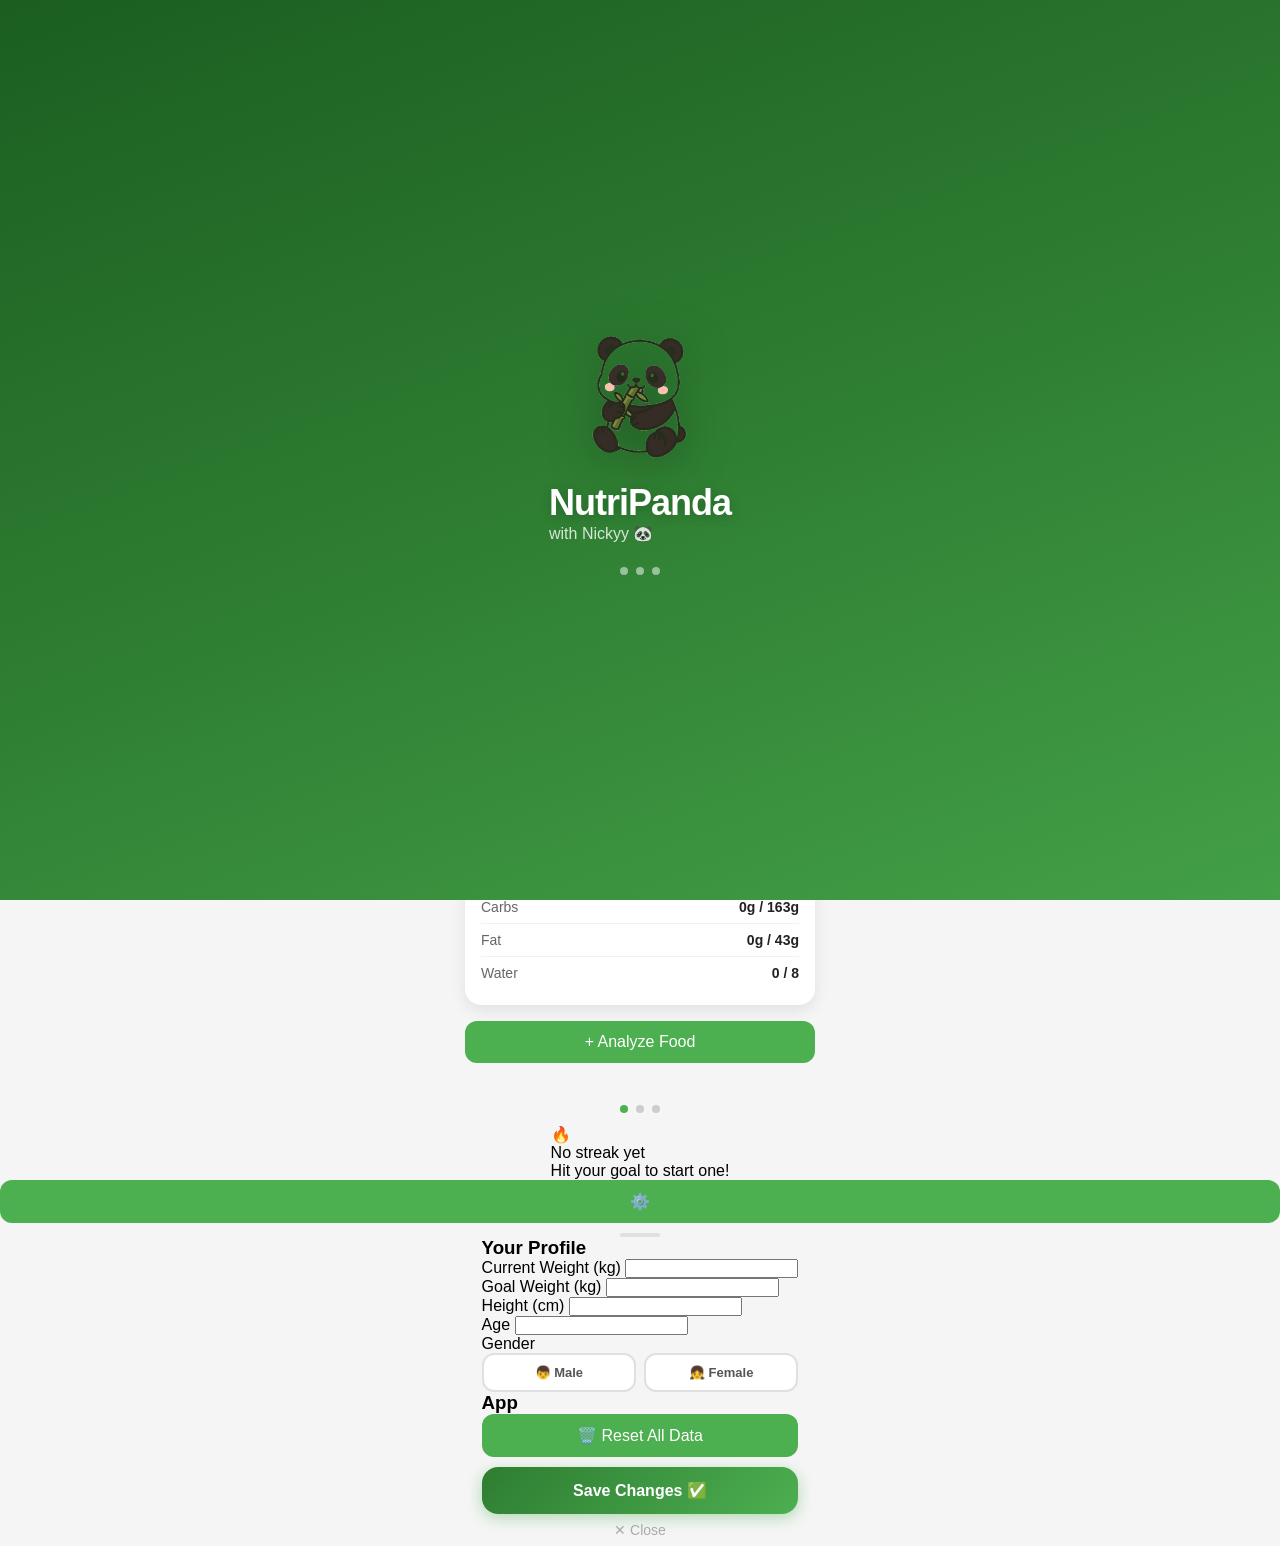
==== commit b3789eb1: "feat: added the celebration part in css" ====
--- a/index.html
+++ b/index.html
@@ -464,7 +464,7 @@
 
         <div class="celebration-overlay" id="celebration-overlay">
             <div class="celebration-card">
-                <div class="celebration-card">
+                <div class="celebration-panda">
                     <img src="panda.png" alt="Nickyy celebrating"/>
                 </div>
                 <h2 class="celebration-title">Goal Reached! 🎉</h2>
--- a/style.css
+++ b/style.css
@@ -1307,4 +1307,76 @@
 @keyframes dotPulse {
     0%, 100% { background: rgba(255,255,255,0.3); transform: scale(1); }
     50%       { background: white; transform: scale(1.3); }
+}
+
+/* ── Goal celebration ────────────────────── */
+.celebration-overlay {
+    position: fixed;
+    top: 0; left: 0;
+    width: 100%; height: 100%;
+    background: rgba(0,0,0,0.7);
+    backdrop-filter: blur(4px);
+    z-index: 999998;
+    display: none;
+    align-items: center;
+    justify-content: center;
+}
+
+.celebration-overlay.show { display: flex; }
+
+.celebration-card {
+    background: white;
+    border-radius: 28px;
+    padding: 32px 24px;
+    width: 300px;
+    text-align: center;
+    display: flex;
+    flex-direction: column;
+    align-items: center;
+    gap: 12px;
+    animation: celebPop 0.5s cubic-bezier(0.175, 0.885, 0.32, 1.275) both;
+}
+
+@keyframes celebPop {
+    from { transform: scale(0.5); opacity: 0; }
+    to   { transform: scale(1); opacity: 1; }
+}
+
+.celebration-panda {
+    width: 120px;
+    height: 120px;
+    animation: pandaSpin 0.8s ease forwards;
+}
+
+.celebration-panda img {
+    width: 100%;
+    height: 100%;
+    object-fit: contain;
+}
+
+.celebration-title {
+    font-size: 24px;
+    font-weight: 800;
+    color: #2e7d32;
+    margin: 0;
+}
+
+.celebration-msg {
+    font-size: 14px;
+    color: #888;
+    margin: 0;
+}
+
+.celebration-btn {
+    background: linear-gradient(135deg, #2e7d32, #4CAF50);
+    color: white;
+    border: none;
+    border-radius: 16px;
+    padding: 14px 32px;
+    font-size: 16px;
+    font-weight: 700;
+    cursor: pointer;
+    width: auto;
+    margin: 8px 0 0;
+    box-shadow: 0 4px 15px rgba(76,175,80,0.4);
 }
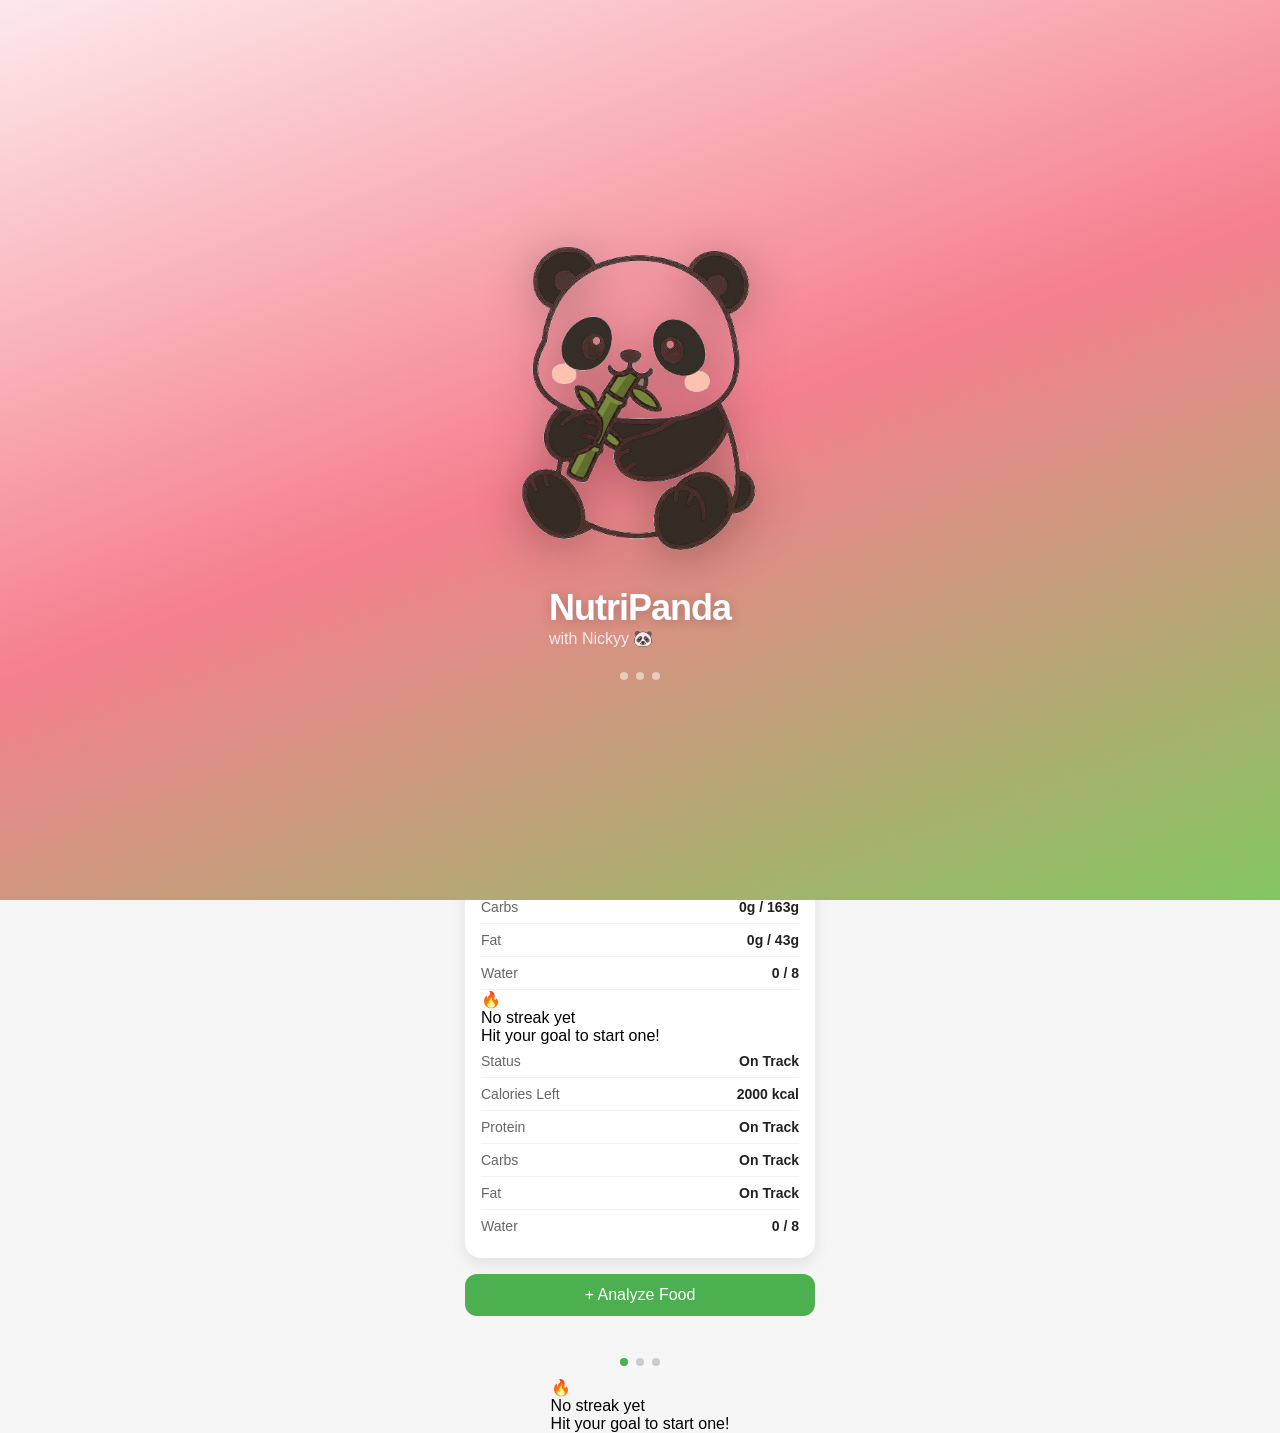
==== commit 8f0b4cf2: "fix: fix the settings because its too messy" ====
--- a/index.html
+++ b/index.html
@@ -117,6 +117,21 @@
                     <div class="daily-summary">
                         
                         <h2>Daily Summary</h2>
+                        <div class="summary-item"><span>Status</span><b id="day-status">On Track</b></div>
+                        <div class="summary-item"><span>Calories Left</span><b id="calories-left-summary">2000 kcal</b></div>
+                        <div class="summary-item"><span>Protein</span><b id="protein-status">On Track</b></div>
+                        <div class="summary-item"><span>Carbs</span><b id="carbs-status">On Track</b></div>
+                        <div class="summary-item"><span>Fat</span><b id="fat-status">On Track</b></div>
+                        <div class="summary-item"><span>Water</span><b id="water-status">0 / 8</b></div>
+
+                        <div class="streak-banner" id="streak-banner">
+                            <span class="streak-fire">🔥</span>
+                            <div class="streak-info">
+                                <p class="streak-number" id="streak-number">No streak yet</p>
+                                <p class="streak-sub">Hit your goal to start one!</p>
+                            </div>
+                        </div>
+
 
                         <div class="summary-item">
                             <span>Status</span>
--- a/style.css
+++ b/style.css
@@ -1222,8 +1222,8 @@
     position: fixed;
     top: 0; left: 0;
     width: 100%; height: 100%;
-    background: linear-gradient(160deg, #1b5e20 0%, #2e7d32 50%, #43a047 100%);
     z-index: 999999;
+    background: linear-gradient(160deg, #FDE9EA 0%, #F57F8E 50%, #83C760 100%);   
     display: flex;
     align-items: center;
     justify-content: center;
@@ -1246,8 +1246,8 @@
 }
 
 .intro-panda {
-    width: 140px;
-    height: 140px;
+    width: 350px;
+    height: 350px;
     animation: pandaBounce 0.8s ease infinite alternate;
 }
 
@@ -1379,4 +1379,35 @@
     width: auto;
     margin: 8px 0 0;
     box-shadow: 0 4px 15px rgba(76,175,80,0.4);
+}
+
+.settings-overlay {
+    position: fixed;
+    top: 0; left: 0;
+    width: 100%; height: 100%;
+    background: rgba(0,0,0,0.5);
+    z-index: 10000;
+    display: none;         
+    align-items: flex-end;
+    justify-content: center;
+}
+
+.settings-btn {
+    position: fixed;
+    top: 16px;
+    right: 16px;
+    width: 40px !important;
+    height: 40px;
+    border-radius: 50%;
+    background: white;
+    border: none;
+    font-size: 20px;
+    cursor: pointer;
+    z-index: 1001;
+    box-shadow: 0 2px 8px rgba(0,0,0,0.15);
+    display: flex;
+    align-items: center;
+    justify-content: center;
+    padding: 0;
+    margin: 0;
 }
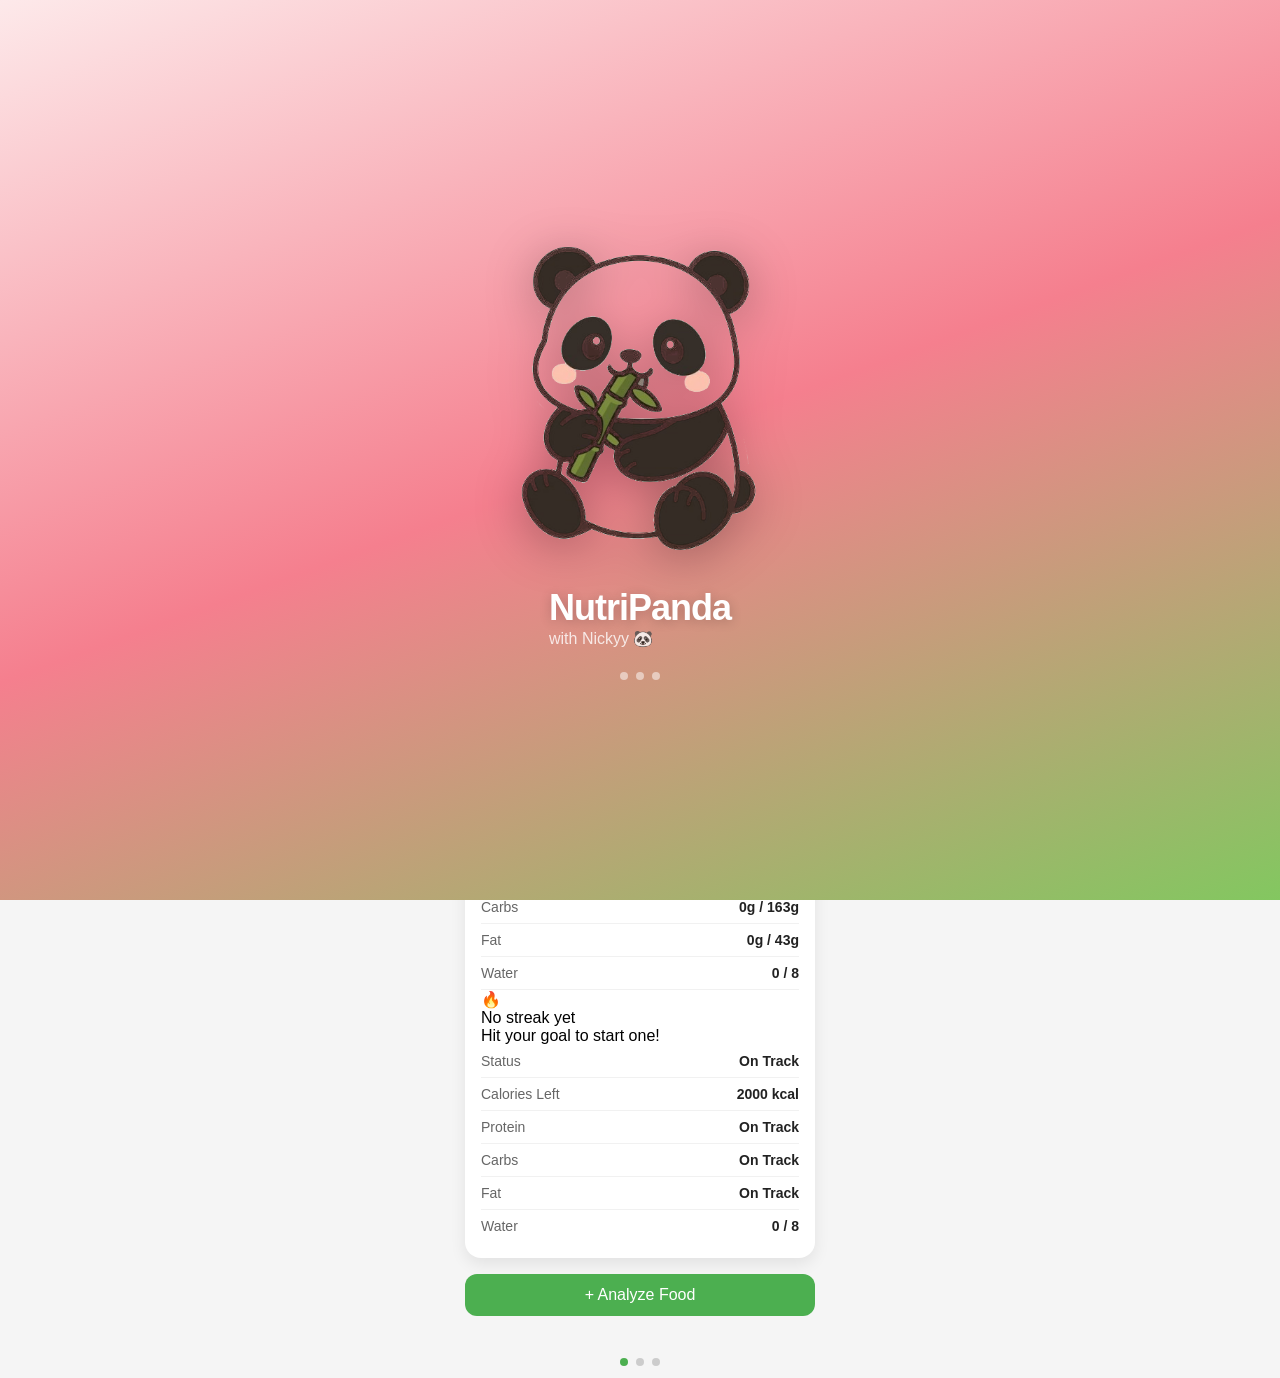
==== commit 2f5fbdc3: "fix: fixed the settings issue where when you click it nothing happens." ====
--- a/index.html
+++ b/index.html
@@ -428,13 +428,6 @@
                 </button>
             </div>
         </div>
-        <div class="streak-banner" id="streak-banner">
-            <span class="streak-fire">🔥</span>
-            <div class="streak-info">
-                <p class="streak-number" id="streak-number">No streak yet</p>
-                <p class="streak-sub">Hit your goal to start one!</p>
-            </div>
-        </div>
 
         <button class="settings-btn" id="settings-btn" onclick="openSettings()">⚙️</button>
 
--- a/style.css
+++ b/style.css
@@ -1390,6 +1390,30 @@
     display: none;         
     align-items: flex-end;
     justify-content: center;
+    pointer-events: auto;
+}
+
+.settings-overlay.open {
+    display: flex;
+}
+
+.settings-sheet {
+    background: white;
+    width: 100%;
+    max-width: 390px;
+    border-radius: 24px 24px 0 0;
+    padding: 16px 20px 40px;
+    transform: translateY(100%);
+    transition: transform 0.4s ease;
+    display: flex;
+    flex-direction: column;
+    gap: 14px;
+    z-index: 10001;
+    pointer-events: auto;
+}
+
+.settings-sheet.open {
+    transform: translateY(0);
 }
 
 .settings-btn {
@@ -1403,11 +1427,67 @@
     border: none;
     font-size: 20px;
     cursor: pointer;
-    z-index: 1001;
+    z-index: 999999;
     box-shadow: 0 2px 8px rgba(0,0,0,0.15);
-    display: flex;
+    display: none;
     align-items: center;
     justify-content: center;
     padding: 0;
     margin: 0;
+}
+
+/* Settings Form Styles */
+.settins-section {
+    display: flex;
+    flex-direction: column;
+    gap: 12px;
+}
+
+.settings-label {
+    font-size: 14px;
+    font-weight: 600;
+    color: #2e7d32;
+    margin-bottom: 8px;
+}
+
+.settings-row {
+    display: flex;
+    flex-direction: column;
+    gap: 6px;
+}
+
+.settings-row label {
+    font-size: 13px;
+    color: #666;
+    font-weight: 500;
+}
+
+.settings-input {
+    padding: 10px 12px;
+    border: 1px solid #ddd;
+    border-radius: 8px;
+    font-size: 14px;
+    font-family: inherit;
+}
+
+.settings-input:focus {
+    outline: none;
+    border-color: #2e7d32;
+    box-shadow: 0 0 0 3px rgba(46, 125, 50, 0.1);
+}
+
+.settings-danger {
+    background: #ff6b6b;
+    color: white;
+    border: none;
+    padding: 12px 16px;
+    border-radius: 8px;
+    font-size: 14px;
+    cursor: pointer;
+    font-weight: 600;
+    transition: background 0.3s ease;
+}
+
+.settings-danger:hover {
+    background: #ff5252;
 }
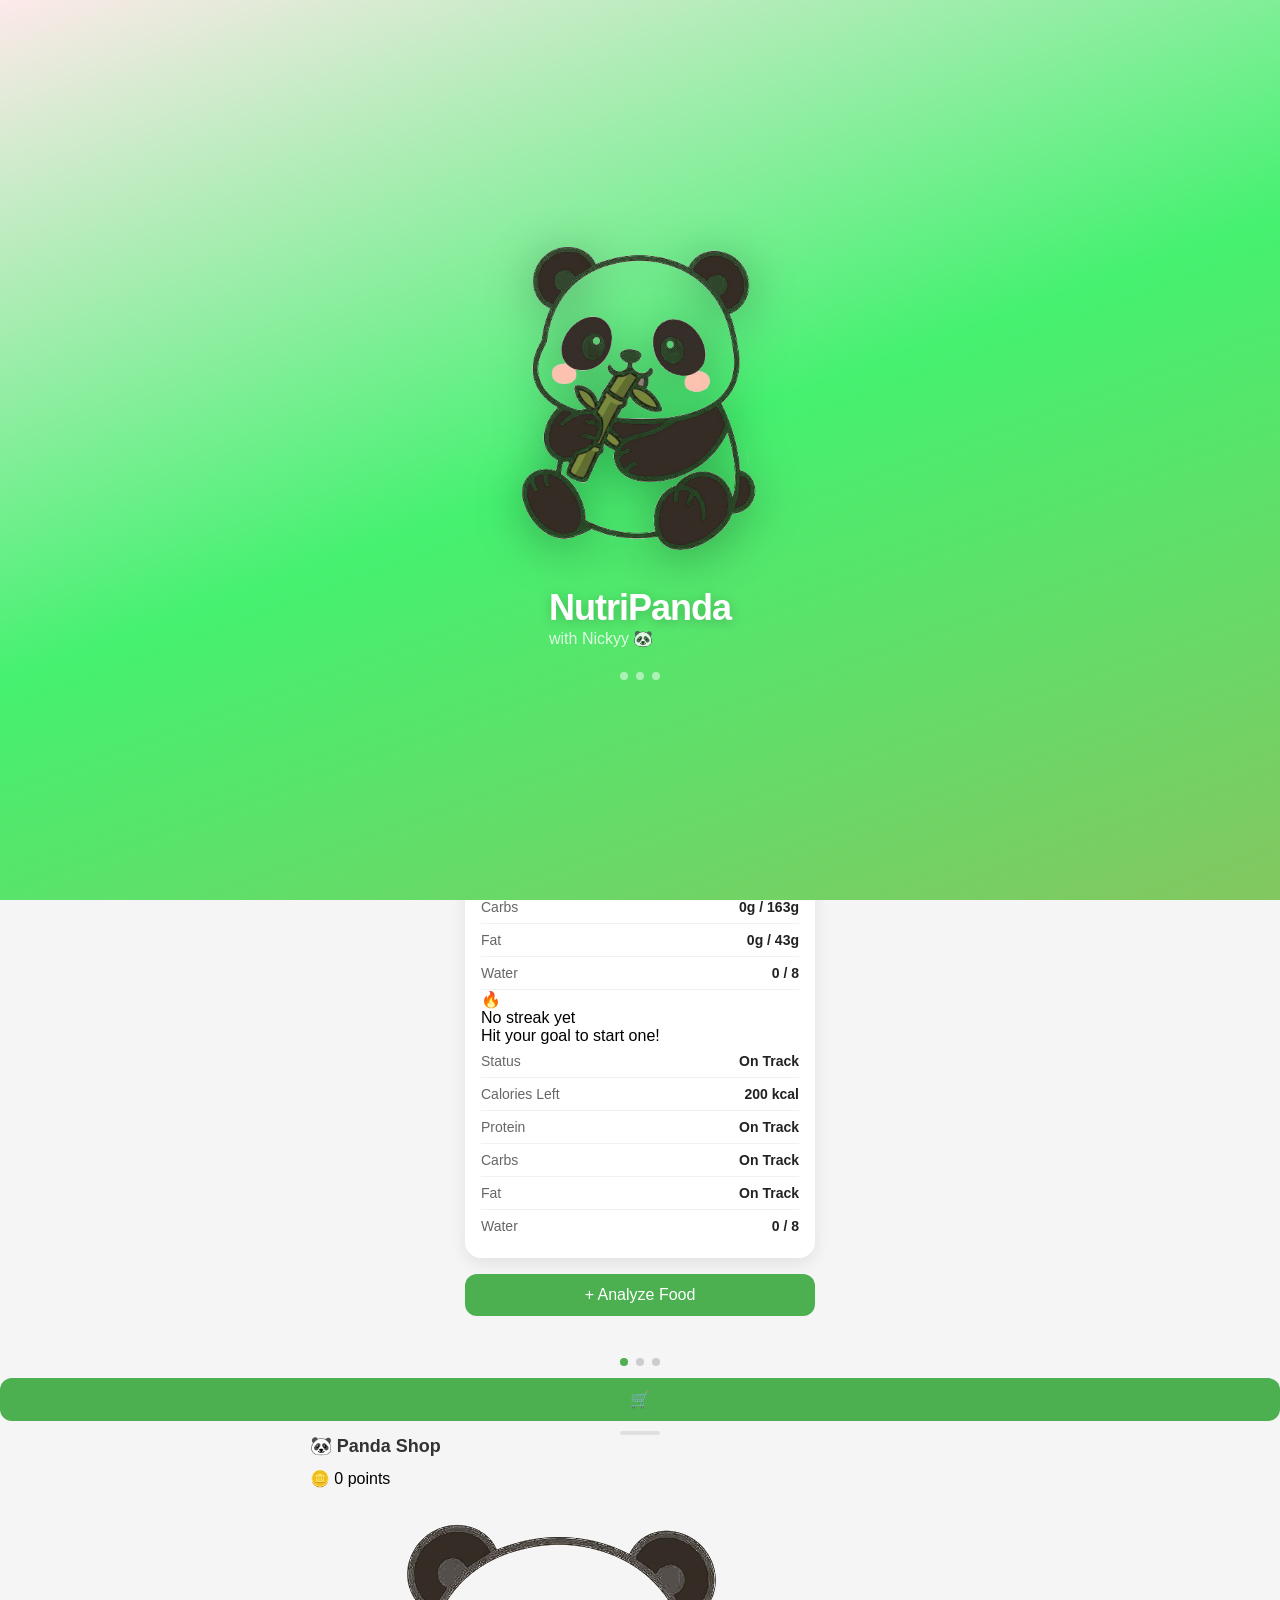
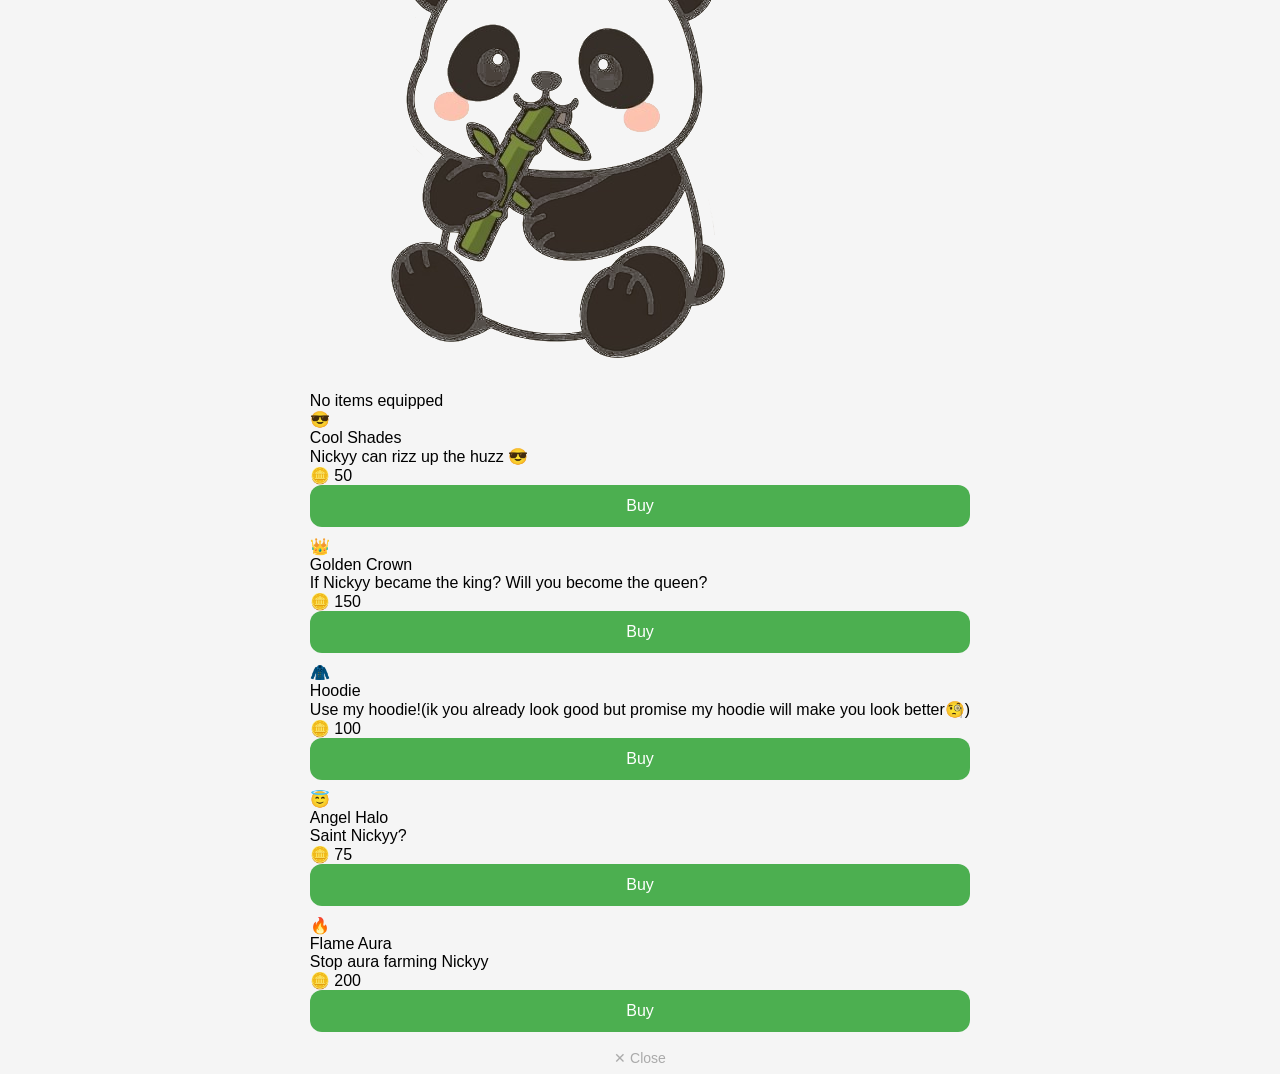
==== commit f252fe44: "feat: added Nickyy's shop! only html though" ====
--- a/index.html
+++ b/index.html
@@ -42,7 +42,7 @@
                         </svg>
                         <div class="circle-text">
                             <span id="calories-eaten">0</span>
-                            <small>of <span id="calorie-goal">2000</span> kcal</small>
+                            <small>of <span id="calorie-goal">200</span> kcal</small>
                         </div>
                     </div>
 
@@ -132,15 +132,14 @@
                             </div>
                         </div>
 
-
-                        <div class="summary-item">
+                         <div class="summary-item">
                             <span>Status</span>
                             <b id="day-status">On Track</b>
-                        </div>
-                    
+                        </div>                    
+                        
                         <div class="summary-item">
                             <span>Calories Left</span>
-                            <b id="calories-left-summary">2000 kcal</b>
+                            <b id="calories-left-summary">200 kcal</b>
                         </div>
                     
                         <div class="summary-item">
@@ -162,10 +161,11 @@
                             <span>Water</span>
                             <b id="water-status">0 / 8</b>
                         </div>
-                    </div>
+                    </div>                  
 
                     <button id="add-food-btn">+ Analyze Food</button>
                 </div>
+
 
                 <div class="page" id="page-water">
                     <h1>Water Intake</h1>
@@ -480,6 +480,93 @@
                 <button class="celebration-btn" onclick="closeCelebration()">Woohoo! 🎊</button>
             </div>
         </div>
+
+        <button class="shop-btn" id="shot-btn" onclick="openShop()">🛒</button>
+
+        <div class="shop-overlay" id="shop-overlay">
+            <div class="shop-sheet" id="shop-sheet">
+                <div class="scanner-handle"></div>
+                <div class="shop-header">
+                    <h2 class="shop-title">🐼 Panda Shop</h2>
+                    <div class="shop-points-badge">
+                        <span>🪙</span>
+                        <span id="shop-points-display">0 points</span>
+                    </div>
+                </div>
+
+                <div class="shop-panda-review">
+                    <img src="panda.png" id="shop-panda-img" alt="Nickyy" class="shop-panda-base"/>
+                    <img src="" id="shop-equipped-overlay" class="shop-item-overlay" style="display: none;"/>
+                    <div class="shop-equipped-emoji" id="shop-equipped-emoji"></div>
+                </div>
+                <p class="shop-equipped-emoji" id="shop-equipped-label">No items equipped</p>
+
+                <div class="shop-items">
+                    <div class="shop-item" id="item-shades">
+                        <div class="shop-item-icon">😎</div>
+                        <div class="shop-item-info">
+                            <p class="shop-item-name">Cool Shades</p>
+                            <p class="shop-item-desc">Nickyy can rizz up the huzz 😎</p>
+                        </div>
+                        <div class="shop-item-right">
+                            <span class="shop-item-price" id="price-shades">🪙 50</span>
+                            <button class="shop-buy-btn" id="btn-shades" onclick="butItem('shades', 50, '😎')">Buy</button>
+                        </div>
+                    </div>
+
+                    <div class="shop-item" id="item-crown">
+                        <div class="shop-item-icon">👑</div>
+                        <div class="shop-item-info">
+                            <p class="shop-item-name">Golden Crown</p>
+                            <p class="shop-item-desc">If Nickyy became the king? Will you become the queen?</p>
+                        </div>
+                        <div class="shop-item-right">
+                            <span class="shop-item-price" id="price-crown">🪙 150</span>
+                            <button class="shop-buy-btn" id="btn-crown" onclick="buyItem('crown', 150, '👑')">Buy</button>
+                        </div>
+                    </div>
+
+                    <div class="shop-item" id="item-hoodie">
+                        <div class="shop-item-icon">🧥</div>
+                        <div class="shop-item-info">
+                            <p class="shop-item-name">Hoodie</p>
+                            <p class="shop-item-desc">Use my hoodie!(ik you already look good but promise my hoodie will make you look better🧐)</p>
+                        </div>
+                        <div class="shop-item-right">
+                            <span class="shop-item-price" id="price-hoodie">🪙 100</span>
+                            <button class="shop-buy-btn" id="btn-hoodie" onclick="buyItem('hoodie', 100, '🧥')">Buy</button>
+                        </div>
+                    </div>
+
+                    <div class="shop-item" id="item-halo">
+                        <div class="shop-item-icon">😇</div>
+                        <div class="shop-item-info">
+                            <p class="shop-item-name">Angel Halo</p>
+                            <p class="shop-item-desc">Saint Nickyy?</p>
+                        </div>
+                        <div class="shop-item-right">
+                            <span class="shop-item-price" id="price-hoodie">🪙 75</span>
+                            <button class="shop-buy-btn" id="btn-halo" onclick="buyItem('hoodie', 75, '😇')">Buy</button>
+                        </div>
+                    </div>
+
+                    <div class="shop-item" id="item-fire">
+                        <div class="shop-item-icon">🔥</div>
+                        <div class="shop-item-info">
+                            <p class="shop-item-name">Flame Aura</p>
+                            <p class="shop-item-desc">Stop aura farming Nickyy</p>
+                        </div>
+                        <div class="shop-item-right">
+                            <span class="shop-item-price" id="price=fire">🪙 200</span>
+                            <button class="shop-buy-btn" id="btn-halo" onclick="buyItem('fire', 200, '🔥')">Buy</button>
+                        </div>
+                    </div>
+
+                </div>
+
+                <button class="close-btn" onclick="closeShop()">✕ Close</button>
+            </div>
+        </div>
         <script src="script.js"></script>
     </body>
 </html>
--- a/style.css
+++ b/style.css
@@ -1223,7 +1223,7 @@
     top: 0; left: 0;
     width: 100%; height: 100%;
     z-index: 999999;
-    background: linear-gradient(160deg, #FDE9EA 0%, #F57F8E 50%, #83C760 100%);   
+    background: linear-gradient(160deg, #FDE9EA 0%, #45f170 50%, #83C760 100%);   
     display: flex;
     align-items: center;
     justify-content: center;
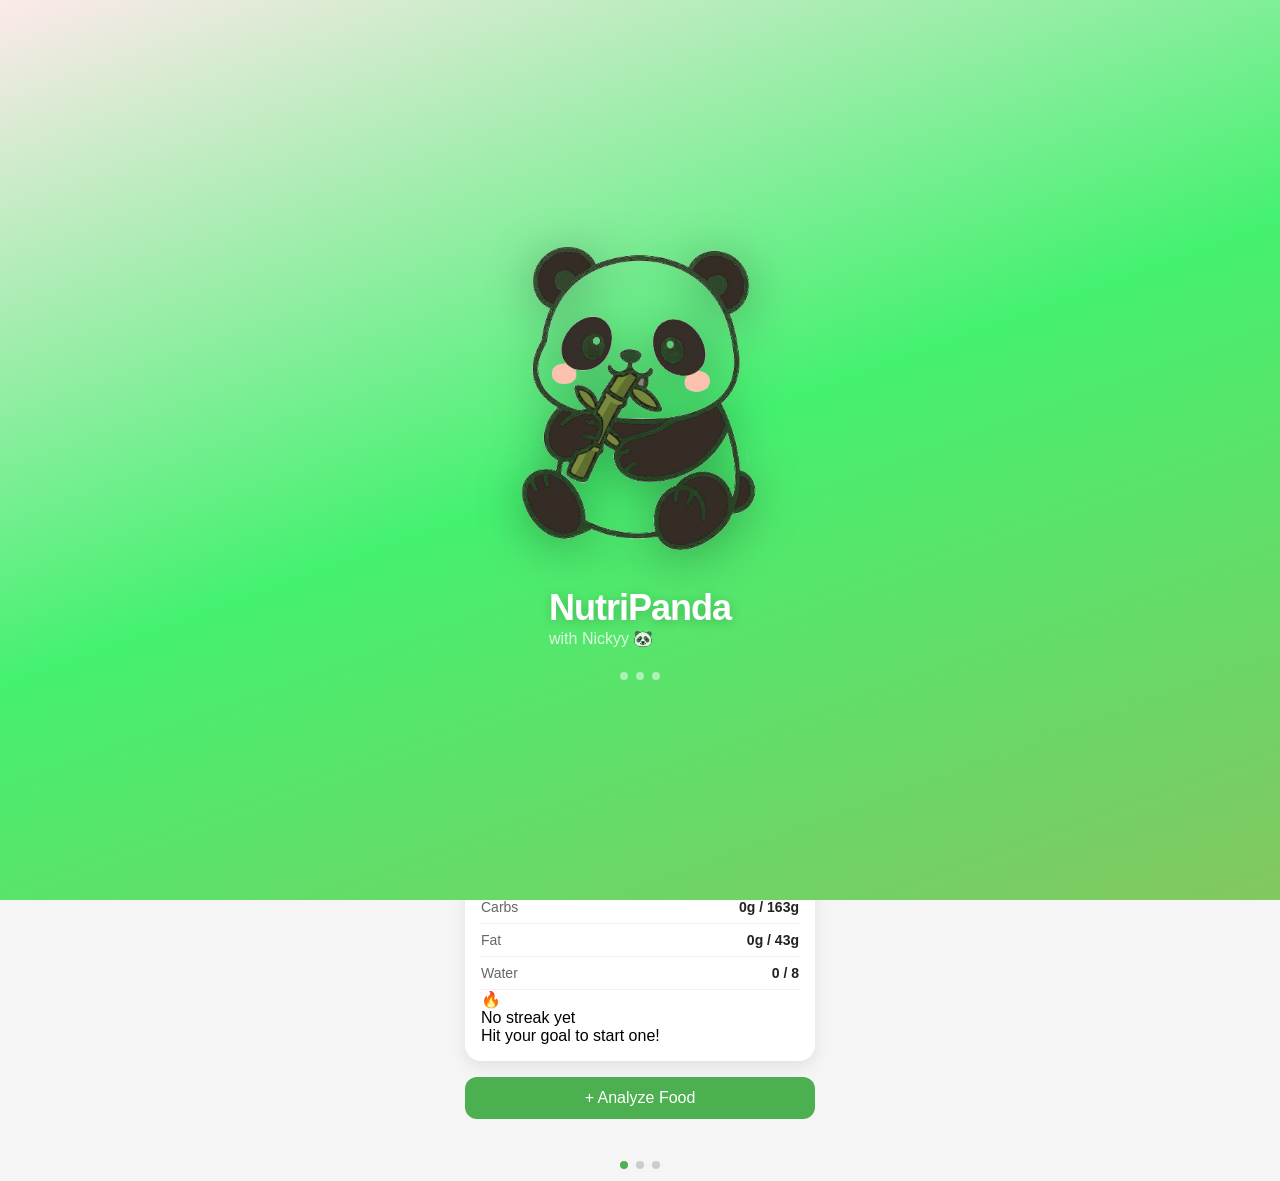
==== commit d2e5f291: "fix: fix the daily summary bug" ====
--- a/index.html
+++ b/index.html
@@ -7,15 +7,17 @@
         <meta name="theme-color" content="#2e7d32">
         <meta name="apple-mobile-web-app-capable" content="yes">
         <meta name="apple-mobile-web-app-status-bar-style" content="default">
-        <meta name="apple-mobile-web-app-title" content="CalTrack">
+        <meta name="apple-mobile-web-app-title" content="NutriPanda">
         <link rel="apple-touch-icon" href="panda.png">
-        <title>Calorie Tracker</title>
+        <title>NutriPanda</title>
         <link rel="stylesheet" href="style.css">
     </head>
     <body>
+
+        <!-- ── Intro ── -->
         <div class="intro-screen" id="intro-screen">
             <div class="intro-content">
-                <div class="intro-panda" id="intro-panda">
+                <div class="intro-panda">
                     <img src="panda.png" alt="Nickyy the panda"/>
                 </div>
                 <div class="intro-text">
@@ -28,10 +30,11 @@
             </div>
         </div>
 
+        <!-- ── App ── -->
         <div class="app">
-
             <div class="slider" id="slider">
 
+                <!-- PAGE 1: CALORIES -->
                 <div class="page" id="page-calories">
                     <h1>Calories</h1>
 
@@ -42,88 +45,63 @@
                         </svg>
                         <div class="circle-text">
                             <span id="calories-eaten">0</span>
-                            <small>of <span id="calorie-goal">200</span> kcal</small>
+                            <small>of <span id="calorie-goal">2000</span> kcal</small>
                         </div>
                     </div>
 
                     <div class="log-section">
                         <h2>Today's Log</h2>
-
                         <div class="meal" id="meal-breakfast">
                             <div class="meal-header" onclick="toggleMeal('breakfast')">
                                 <span>🌅 Breakfast</span>
                                 <span class="meal-kcal" id="kcal-breakfast">0 kcal</span>
                                 <span class="meal-arrow" id="arrow-breakfast">▼</span>
                             </div>
-                        <ul class="meal-list" id="list-breakfast"></ul>
-                    </div>
-
-                    <div class="meal" id="meal-lunch">
-                        <div class="meal-header" onclick="toggleMeal('lunch')">
-                            <span>🌞 Lunch</span>
-                            <span class="meal-kcal" id="kcal-lunch">0 kcal</span>
-                            <span class="meal-arrow" id="arrow-lunch">▼</span>
-                        </div>
-                        <ul class="meal-list" id="list-lunch"></ul>
-                    </div>
-
-                    <div class="meal" id="meal-dinner">
-                        <div class="meal-header" onclick="toggleMeal('dinner')">
-                            <span>🌙 Dinner</span>
-                            <span class="meal-kcal" id="kcal-dinner">0 kcal</span>
-                            <span class="meal-arrow" id="arrow-dinner">▼</span>
-                        </div>
-                        <ul class="meal-list" id="list-dinner"></ul>
-                    </div>
-                </div>
+                            <ul class="meal-list" id="list-breakfast"></ul>
+                        </div>
+                        <div class="meal" id="meal-lunch">
+                            <div class="meal-header" onclick="toggleMeal('lunch')">
+                                <span>🌞 Lunch</span>
+                                <span class="meal-kcal" id="kcal-lunch">0 kcal</span>
+                                <span class="meal-arrow" id="arrow-lunch">▼</span>
+                            </div>
+                            <ul class="meal-list" id="list-lunch"></ul>
+                        </div>
+                        <div class="meal" id="meal-dinner">
+                            <div class="meal-header" onclick="toggleMeal('dinner')">
+                                <span>🌙 Dinner</span>
+                                <span class="meal-kcal" id="kcal-dinner">0 kcal</span>
+                                <span class="meal-arrow" id="arrow-dinner">▼</span>
+                            </div>
+                            <ul class="meal-list" id="list-dinner"></ul>
+                        </div>
+                    </div>
 
                     <div class="weekly-chart">
                         <h2>This Week</h2>
                         <div class="chart-area">
                             <div class="goal-line"></div>
                             <div class="bars" id="bars">
-                                <div class="bar-group">
-                                    <div class="bar" id="bar-0"></div>
-                                    <span>Mon</span>
-                                </div>
-                                <div class="bar-group">
-                                    <div class="bar" id="bar-1"></div>
-                                    <span>Tue</span>
-                                </div>
-                                <div class="bar-group">
-                                    <div class="bar" id="bar-2"></div>
-                                    <span>Wed</span>
-                                </div>
-                                <div class="bar-group">
-                                    <div class="bar" id="bar-3"></div>
-                                    <span>Thu</span>
-                                </div>
-                                <div class="bar-group">
-                                    <div class="bar" id="bar-4"></div>
-                                    <span>Fri</span>
-                                </div>
-                                <div class="bar-group">
-                                    <div class="bar" id="bar-5"></div>
-                                    <span>Sat</span>
-                                </div>
-                                <div class="bar-group">
-                                    <div class="bar" id="bar-6"></div>
-                                    <span>Sun</span>
-                                </div>
-                            </div>
-                        </div>
-                    </div>
-
+                                <div class="bar-group"><div class="bar" id="bar-0"></div><span>Mon</span></div>
+                                <div class="bar-group"><div class="bar" id="bar-1"></div><span>Tue</span></div>
+                                <div class="bar-group"><div class="bar" id="bar-2"></div><span>Wed</span></div>
+                                <div class="bar-group"><div class="bar" id="bar-3"></div><span>Thu</span></div>
+                                <div class="bar-group"><div class="bar" id="bar-4"></div><span>Fri</span></div>
+                                <div class="bar-group"><div class="bar" id="bar-5"></div><span>Sat</span></div>
+                                <div class="bar-group"><div class="bar" id="bar-6"></div><span>Sun</span></div>
+                            </div>
+                        </div>
+                    </div>
+
+                    <!-- Daily Summary - ONE only -->
                     <div class="daily-summary">
-                        
                         <h2>Daily Summary</h2>
-                        <div class="summary-item"><span>Status</span><b id="day-status">On Track</b></div>
+                        <div class="summary-item"><span>Status</span><b id="day-status">Not started yet</b></div>
                         <div class="summary-item"><span>Calories Left</span><b id="calories-left-summary">2000 kcal</b></div>
-                        <div class="summary-item"><span>Protein</span><b id="protein-status">On Track</b></div>
-                        <div class="summary-item"><span>Carbs</span><b id="carbs-status">On Track</b></div>
-                        <div class="summary-item"><span>Fat</span><b id="fat-status">On Track</b></div>
+                        <div class="summary-item"><span>Protein</span><b id="protein-status">0g / 65g</b></div>
+                        <div class="summary-item"><span>Carbs</span><b id="carbs-status">0g / 163g</b></div>
+                        <div class="summary-item"><span>Fat</span><b id="fat-status">0g / 43g</b></div>
                         <div class="summary-item"><span>Water</span><b id="water-status">0 / 8</b></div>
-
                         <div class="streak-banner" id="streak-banner">
                             <span class="streak-fire">🔥</span>
                             <div class="streak-info">
@@ -131,117 +109,67 @@
                                 <p class="streak-sub">Hit your goal to start one!</p>
                             </div>
                         </div>
-
-                         <div class="summary-item">
-                            <span>Status</span>
-                            <b id="day-status">On Track</b>
-                        </div>                    
-                        
-                        <div class="summary-item">
-                            <span>Calories Left</span>
-                            <b id="calories-left-summary">200 kcal</b>
-                        </div>
-                    
-                        <div class="summary-item">
-                            <span>Protein</span>
-                            <b id="protein-status">On Track</b>
-                        </div>
-                    
-                        <div class="summary-item">
-                            <span>Carbs</span>
-                            <b id="carbs-status">On Track</b>
-                        </div>
-                    
-                        <div class="summary-item">
-                            <span>Fat</span>
-                            <b id="fat-status">On Track</b>
-                        </div>
-                    
-                        <div class="summary-item">
-                            <span>Water</span>
-                            <b id="water-status">0 / 8</b>
-                        </div>
-                    </div>                  
+                    </div>
 
                     <button id="add-food-btn">+ Analyze Food</button>
                 </div>
 
-
+                <!-- PAGE 2: WATER -->
                 <div class="page" id="page-water">
                     <h1>Water Intake</h1>
                     <div class="hearts-container" id="hearts-container"></div>
 
                     <div class="panda-mask-wrap" id="panda-mask-wrap">
-
                         <div class="panda-mask" id="panda-mask">
                             <div class="panda-base"></div>
                             <div class="panda-water" id="panda-water"></div>
-
                             <div class="panda-wave" id="panda-wave">
                                 <svg viewBox="0 0 200 20" preserveAspectRatio="none" xmlns="http://www.w3.org/2000/svg">
                                     <path d="M0 10 C50 0, 100 20, 150 10 S250 0, 300 10 S350 20, 400 10 L400 20 L0 20 Z" fill="rgba(76,175,80,0.6)"/>
                                     <path d="M0 14 C60 4, 110 24, 160 14 S260 4, 310 14 S360 24, 400 14 L400 20 L0 20 Z" fill="rgba(255,255,255,0.3)"/>
                                 </svg>
-                            </div>         
-                            <img src="panda.png" class="panda-overlay" id="panda-overlay" alt="panda"/>                   
-                        </div>
-
-                    </div>
-                
+                            </div>
+                            <img src="panda.png" class="panda-overlay" id="panda-overlay" alt="panda"/>
+                        </div>
+                    </div>
+
                     <p class="water-text"><span id="glasses-drunk">0</span> / 8 glasses</p>
                     <button class="water-btn" id="add-water">+ Add Glass</button>
                     <button class="water-btn secondary" id="remove-water">- Remove Glass</button>
-                    
-                </div>
-
+                </div>
+
+                <!-- PAGE 3: MEALS -->
                 <div class="page" id="page-meals">
-                        <h1>Meal</h1>
-
-                        <div class="macro-card">
-                            <h2>Macros</h2>
-
-                            <!-- CARBS -->
-                            <div class="macro-row">
+                    <h1>Meals</h1>
+
+                    <div class="macro-card">
+                        <h2>Macros</h2>
+                        <div class="macro-row">
                             <div class="macro-ring-wrap">
                                 <svg viewBox="0 0 120 120" class="macro-ring">
                                     <circle cx="60" cy="60" r="50" class="ring-bg"/>
                                     <circle cx="60" cy="60" r="50" class="ring-fill carbs" id="ring-carbs"/>
                                 </svg>
-                                <div class="macro-center">
-                                    <span id="carbs-g" style="color:#f9a825">0</span>
-                                </div>
+                                <div class="macro-center"><span id="carbs-g" style="color:#f9a825">0</span></div>
                             </div>
                             <div class="macro-info">
                                 <div class="macro-name" style="color:#f9a825">🟡 Carbs</div>
-                                <div class="macro-bar-wrap">
-                                    <div class="macro-bar carbs-bar" id="carbs-bar"></div> 
-                                </div>
-                                <div class="macro-stats">
-                                    <span id="carbs-left">163g left</span>
-                                    <span class="macro-goal">163g</span>
-                                </div>
-                            </div>
-                        </div>
-                            <!-- PROTEIN -->
-                            <div class="macro-row">
+                                <div class="macro-bar-wrap"><div class="macro-bar carbs-bar" id="bar-carbs"></div></div>
+                                <div class="macro-stats"><span id="carbs-left">163g left</span><span class="macro-goal">/163g</span></div>
+                            </div>
+                        </div>
+                        <div class="macro-row">
                             <div class="macro-ring-wrap">
                                 <svg viewBox="0 0 120 120" class="macro-ring">
                                     <circle cx="60" cy="60" r="50" class="ring-bg"/>
                                     <circle cx="60" cy="60" r="50" class="ring-fill protein" id="ring-protein"/>
                                 </svg>
-                                <div class="macro-center">
-                                    <span id="protein-g" style="color:#4361ee">0</span>
-                                </div>
+                                <div class="macro-center"><span id="protein-g" style="color:#4361ee">0</span></div>
                             </div>
                             <div class="macro-info">
                                 <div class="macro-name" style="color:#4361ee">🔵 Protein</div>
-                                <div class="macro-bar-wrap">
-                                    <div class="macro-bar protein-bar" id="bar-protein"></div>
-                                </div>
-                                <div class="macro-stats">
-                                    <span id="protein-left">65g left</span>
-                                    <span class="macro-goal">/65g</span>
-                                </div>
+                                <div class="macro-bar-wrap"><div class="macro-bar protein-bar" id="bar-protein"></div></div>
+                                <div class="macro-stats"><span id="protein-left">65g left</span><span class="macro-goal">/65g</span></div>
                             </div>
                         </div>
                         <div class="macro-row">
@@ -250,97 +178,91 @@
                                     <circle cx="60" cy="60" r="50" class="ring-bg"/>
                                     <circle cx="60" cy="60" r="50" class="ring-fill fat" id="ring-fat"/>
                                 </svg>
-                                <div class="macro-center">
-                                    <span id="fat-g" style="color:#e63946">0</span>
-                                </div>
+                                <div class="macro-center"><span id="fat-g" style="color:#e63946">0</span></div>
                             </div>
                             <div class="macro-info">
                                 <div class="macro-name" style="color:#e63946">🔴 Fat</div>
-                                <div class="macro-bar-wrap">
-                                    <div class="macro-bar fat-bar" id="fat-bar"></div>
-                                </div>
-                                <div class="macro-stats">
-                                    <span id="fat-left">43g left</span>
-                                    <span class="macro-goal">/43g</span>
-                                </div>
-                            </div>
-                        </div>
-
+                                <div class="macro-bar-wrap"><div class="macro-bar fat-bar" id="fat-bar"></div></div>
+                                <div class="macro-stats"><span id="fat-left">43g left</span><span class="macro-goal">/43g</span></div>
+                            </div>
+                        </div>
                         <div class="calories-remain">
                             <span>🔥 Calories Remaining</span>
-                            <p id="remain-calories">200g</p>
-                        </div>
-                        
-                    </div>
-
-                        <div class="meals-detail">
-
-                            <div class="meal-card" id="meal-card-breakfast">
-                                <div class="meal-card-header" onclick="toggleMealCard('breakfast')">
-                                    <div class="meal-card-left">
-                                        <span class="meal-card-icon">🌅</span>
-                                        <div>
-                                            <p class="meal-card-name">Breakfast</p>
-                                            <p class="meal-card-kcal" id="card-kcal-breakfast">0 kcal</p>
-                                        </div>
+                            <b id="remain-calories">2000</b>
+                        </div>
+                    </div>
+
+                    <div class="meals-detail">
+                        <div class="meal-card" id="meal-card-breakfast">
+                            <div class="meal-card-header" onclick="toggleMealCard('breakfast')">
+                                <div class="meal-card-left">
+                                    <span class="meal-card-icon">🌅</span>
+                                    <div>
+                                        <p class="meal-card-name">Breakfast</p>
+                                        <p class="meal-card-kcal" id="card-kcal-breakfast">0 kcal</p>
                                     </div>
-                                    <span class="meal-card-arrow" id="card-arrow-breakfast">▼</span>
                                 </div>
-                                <div class="meal-card-body" id="card-body-breakfast">
-                                    <ul class="food-item-list" id="detail-breakfast"></ul>
-                                    <p class="meal-empty" id="empty-breakfast">No food logged yet</p>
+                                <span class="meal-card-arrow" id="card-arrow-breakfast">▼</span>
+                            </div>
+                            <div class="meal-card-body" id="card-body-breakfast">
+                                <ul class="food-item-list" id="detail-breakfast"></ul>
+                                <p class="meal-empty" id="empty-breakfast">No food logged yet</p>
+                            </div>
+                        </div>
+                        <div class="meal-card" id="meal-card-lunch">
+                            <div class="meal-card-header" onclick="toggleMealCard('lunch')">
+                                <div class="meal-card-left">
+                                    <span class="meal-card-icon">🌞</span>
+                                    <div>
+                                        <p class="meal-card-name">Lunch</p>
+                                        <p class="meal-card-kcal" id="card-kcal-lunch">0 kcal</p>
+                                    </div>
                                 </div>
-                            </div>
-
-                            <div class="meal-card" id="meal-card-lunch">
-                                <div class="meal-card-header" onclick="toggleMealCard('lunch')">
-                                    <div class="meal-card-left">
-                                        <span class="meal-card-icon">🌞</span>
-                                        <div>
-                                            <p class="meal-card-name">Breakfast</p>
-                                            <p class="meal-card-kcal" id="card-kcal-lunch">0 kcal</p>
-                                        </div>
+                                <span class="meal-card-arrow" id="card-arrow-lunch">▼</span>
+                            </div>
+                            <div class="meal-card-body" id="card-body-lunch">
+                                <ul class="food-item-list" id="detail-lunch"></ul>
+                                <p class="meal-empty" id="empty-lunch">No food logged yet</p>
+                            </div>
+                        </div>
+                        <div class="meal-card" id="meal-card-dinner">
+                            <div class="meal-card-header" onclick="toggleMealCard('dinner')">
+                                <div class="meal-card-left">
+                                    <span class="meal-card-icon">🌙</span>
+                                    <div>
+                                        <p class="meal-card-name">Dinner</p>
+                                        <p class="meal-card-kcal" id="card-kcal-dinner">0 kcal</p>
                                     </div>
-                                    <span class="meal-card-arrow" id="card-arrow-lunch">▼</span>
                                 </div>
-                                <div class="meal-card-body" id="card-body-lunch">
-                                    <ul class="food-item-list" id="detail-lunch"></ul>
-                                    <p class="meal-empty" id="empty-lunch">No food logged yet</p>
-                                </div>
-                            </div>
-
-                            <div class="meal-card" id="meal-card-dinner">
-                                <div class="meal-card-header" onclick="toggleMealCard('dinner')">
-                                    <div class="meal-card-left">
-                                        <span class="meal-card-icon">🌙</span>
-                                        <div>
-                                            <p class="meal-card-name">Dinner</p>
-                                            <p class="meal-card-kcal" id="card-kcal-dinner">0 kcal</p>
-                                        </div>
-                                    </div>
-                                    <span class="meal-card-arrow" id="card-arrow-dinner">▼</span>
-                                </div>
-                                <div class="meal-card-body" id="card-body-dinner">
-                                    <ul class="food-item-list" id="detail-dinner"></ul>
-                                    <p class="meal-empty" id="empty-dinner">No food logged yet</p>
-                                </div>
-                            </div>
-                            
-                        </div>
-                </div>
-            </div>
-        </div>
+                                <span class="meal-card-arrow" id="card-arrow-dinner">▼</span>
+                            </div>
+                            <div class="meal-card-body" id="card-body-dinner">
+                                <ul class="food-item-list" id="detail-dinner"></ul>
+                                <p class="meal-empty" id="empty-dinner">No food logged yet</p>
+                            </div>
+                        </div>
+                    </div>
+                </div>
+
+            </div>
+        </div>
+
+        <!-- ── Dots ── -->
         <div class="dots">
             <span class="dot active" id="dot-1"></span>
             <span class="dot" id="dot-2"></span>
             <span class="dot" id="dot-3"></span>
         </div>
+
+        <!-- ── FAB ── -->
         <button class="fab-btn" id="fab-btn">+</button>
+
+        <!-- ── Scanner ── -->
         <div class="scanner-overlay" id="scanner-overlay">
-        <div class="scanner-sheet" id="scanner-sheet">
-            <div class="scanner-handle"></div>
-            <h2 class="scanner-title"> What did you eat?</h2>
-            <div class="camera-wrap" id="camera-wrap">
+            <div class="scanner-sheet" id="scanner-sheet">
+                <div class="scanner-handle"></div>
+                <h2 class="scanner-title">🍽️ What did you eat? <span id="scan-count-display" style="font-size:12px;color:#aaa;font-weight:400"></span></h2>
+                <div class="camera-wrap" id="camera-wrap">
                     <div class="camera-placeholder" id="camera-placeholder">
                         <span>📷</span>
                         <p>Take a photo of your food</p>
@@ -349,13 +271,11 @@
                     <input type="file" id="camera-input" accept="image/*" capture="environment" style="display:none"/>
                     <button class="camera-btn" id="camera-btn">📷 Take Photo</button>
                 </div>
-                <div class="scanner-divider">
-                    <span>or</span>
-                </div>
+                <div class="scanner-divider"><span>or</span></div>
                 <div class="text-wrap">
-                    <input type="text" id="food-input" class="food-input" placeholder="e.g chicken rice, 2 eggs and toast..."/>
-                </div>
-                <button class="analyze-btn" id="analyze-btn"> Analyze Food</button>
+                    <input type="text" id="food-input" class="food-input" placeholder="e.g. chicken rice, 2 eggs..."/>
+                </div>
+                <button class="analyze-btn" id="analyze-btn">✨ Analyze Food</button>
                 <div class="result-wrap" id="result-wrap" style="display:none">
                     <div class="result-card">
                         <p class="result-name" id="result-name"></p>
@@ -366,19 +286,18 @@
                             <span class="result-fat" id="result-fat"></span>
                         </div>
                     </div>
-                    <button class="log-btn" id="log-btn">Log This Food</button>
+                    <button class="log-btn" id="log-btn">✅ Log This Food</button>
                 </div>
                 <button class="close-btn" id="close-btn">✕ Close</button>
             </div>
         </div>
-    
-        <!--First Page-->
+
+        <!-- ── Onboarding ── -->
         <div class="onboard-overlay" id="onboard-overlay">
             <div class="onboard-card">
                 <div class="onboard-emoji">🐼</div>
                 <h2 class="onboard-title">Hey there, welcome!</h2>
                 <p class="onboard-sub">Let's set up your profile so we can personalize your calorie goals 💪</p>
-
                 <div class="onboard-form">
                     <div class="onboard-row">
                         <div class="onboard-field">
@@ -396,7 +315,6 @@
                             </div>
                         </div>
                     </div>
-
                     <div class="onboard-row">
                         <div class="onboard-field">
                             <label>Height</label>
@@ -413,29 +331,30 @@
                             </div>
                         </div>
                     </div>
-
                     <div class="onboard-field">
                         <label>Gender</label>
                         <div class="gender-btns">
-                            <button type="button" class="gender-btn" id="btn-male" onclick="selectGender('male')">Male</button>
-                            <button type="button" class="gender-btn" id="btn-female" onclick="selectGender('female')">Female</button>
-                        </div>
-                    </div>
-                </div>
-
-                <button class="onboard-save" id="onboard-save" onclick="saveOnboarding()">
-                    Let's Go!
-                </button>
-            </div>
-        </div>
-
+                            <button type="button" class="gender-btn" id="btn-male" onclick="selectGender('male')">👦 Male</button>
+                            <button type="button" class="gender-btn" id="btn-female" onclick="selectGender('female')">👧 Female</button>
+                        </div>
+                    </div>
+                </div>
+                <button class="onboard-save" onclick="saveOnboarding()">Let's Go! 🚀</button>
+            </div>
+        </div>
+
+        <!-- ── Settings button ── -->
         <button class="settings-btn" id="settings-btn" onclick="openSettings()">⚙️</button>
 
+        <!-- ── Shop button ── -->
+        <button class="shop-btn" id="shop-btn" onclick="openShop()">🛒</button>
+
+        <!-- ── Settings popup ── -->
         <div class="settings-overlay" id="settings-overlay">
             <div class="settings-sheet" id="settings-sheet">
                 <div class="scanner-handle"></div>
-                <h2 class="scanner-title"></h2>
-                <div class="settins-section">
+                <h2 class="scanner-title">⚙️ Settings</h2>
+                <div class="settings-section">
                     <h3 class="settings-label">Your Profile</h3>
                     <div class="settings-row">
                         <label>Current Weight (kg)</label>
@@ -456,7 +375,7 @@
                     <div class="settings-row">
                         <label>Gender</label>
                         <div class="gender-btns">
-                            <button type="button" class="gender-btn" id="set-btn-male"  onclick="setGender('male')">👦 Male</button>
+                            <button type="button" class="gender-btn" id="set-btn-male" onclick="setGender('male')">👦 Male</button>
                             <button type="button" class="gender-btn" id="set-btn-female" onclick="setGender('female')">👧 Female</button>
                         </div>
                     </div>
@@ -470,6 +389,7 @@
             </div>
         </div>
 
+        <!-- ── Celebration ── -->
         <div class="celebration-overlay" id="celebration-overlay">
             <div class="celebration-card">
                 <div class="celebration-panda">
@@ -481,8 +401,7 @@
             </div>
         </div>
 
-        <button class="shop-btn" id="shot-btn" onclick="openShop()">🛒</button>
-
+        <!-- ── Panda Shop ── -->
         <div class="shop-overlay" id="shop-overlay">
             <div class="shop-sheet" id="shop-sheet">
                 <div class="scanner-handle"></div>
@@ -490,16 +409,15 @@
                     <h2 class="shop-title">🐼 Panda Shop</h2>
                     <div class="shop-points-badge">
                         <span>🪙</span>
-                        <span id="shop-points-display">0 points</span>
-                    </div>
-                </div>
-
-                <div class="shop-panda-review">
+                        <span id="shop-points-display">0 pts</span>
+                    </div>
+                </div>
+
+                <div class="shop-panda-preview">
                     <img src="panda.png" id="shop-panda-img" alt="Nickyy" class="shop-panda-base"/>
-                    <img src="" id="shop-equipped-overlay" class="shop-item-overlay" style="display: none;"/>
                     <div class="shop-equipped-emoji" id="shop-equipped-emoji"></div>
                 </div>
-                <p class="shop-equipped-emoji" id="shop-equipped-label">No items equipped</p>
+                <p class="shop-equipped-label" id="shop-equipped-label">No item equipped</p>
 
                 <div class="shop-items">
                     <div class="shop-item" id="item-shades">
@@ -509,8 +427,8 @@
                             <p class="shop-item-desc">Nickyy can rizz up the huzz 😎</p>
                         </div>
                         <div class="shop-item-right">
-                            <span class="shop-item-price" id="price-shades">🪙 50</span>
-                            <button class="shop-buy-btn" id="btn-shades" onclick="butItem('shades', 50, '😎')">Buy</button>
+                            <span class="shop-item-price">🪙 50</span>
+                            <button class="shop-buy-btn" id="btn-shades" onclick="buyItem('shades', 50, '😎')">Buy</button>
                         </div>
                     </div>
 
@@ -518,10 +436,10 @@
                         <div class="shop-item-icon">👑</div>
                         <div class="shop-item-info">
                             <p class="shop-item-name">Golden Crown</p>
-                            <p class="shop-item-desc">If Nickyy became the king? Will you become the queen?</p>
+                            <p class="shop-item-desc">If Nickyy became king 👑</p>
                         </div>
                         <div class="shop-item-right">
-                            <span class="shop-item-price" id="price-crown">🪙 150</span>
+                            <span class="shop-item-price">🪙 150</span>
                             <button class="shop-buy-btn" id="btn-crown" onclick="buyItem('crown', 150, '👑')">Buy</button>
                         </div>
                     </div>
@@ -530,10 +448,10 @@
                         <div class="shop-item-icon">🧥</div>
                         <div class="shop-item-info">
                             <p class="shop-item-name">Hoodie</p>
-                            <p class="shop-item-desc">Use my hoodie!(ik you already look good but promise my hoodie will make you look better🧐)</p>
+                            <p class="shop-item-desc">Use my hoodie! 🧐</p>
                         </div>
                         <div class="shop-item-right">
-                            <span class="shop-item-price" id="price-hoodie">🪙 100</span>
+                            <span class="shop-item-price">🪙 100</span>
                             <button class="shop-buy-btn" id="btn-hoodie" onclick="buyItem('hoodie', 100, '🧥')">Buy</button>
                         </div>
                     </div>
@@ -542,11 +460,11 @@
                         <div class="shop-item-icon">😇</div>
                         <div class="shop-item-info">
                             <p class="shop-item-name">Angel Halo</p>
-                            <p class="shop-item-desc">Saint Nickyy?</p>
+                            <p class="shop-item-desc">Saint Nickyy? 😇</p>
                         </div>
                         <div class="shop-item-right">
-                            <span class="shop-item-price" id="price-hoodie">🪙 75</span>
-                            <button class="shop-buy-btn" id="btn-halo" onclick="buyItem('hoodie', 75, '😇')">Buy</button>
+                            <span class="shop-item-price">🪙 75</span>
+                            <button class="shop-buy-btn" id="btn-halo" onclick="buyItem('halo', 75, '😇')">Buy</button>
                         </div>
                     </div>
 
@@ -554,19 +472,19 @@
                         <div class="shop-item-icon">🔥</div>
                         <div class="shop-item-info">
                             <p class="shop-item-name">Flame Aura</p>
-                            <p class="shop-item-desc">Stop aura farming Nickyy</p>
+                            <p class="shop-item-desc">Stop aura farming Nickyy 🔥</p>
                         </div>
                         <div class="shop-item-right">
-                            <span class="shop-item-price" id="price=fire">🪙 200</span>
-                            <button class="shop-buy-btn" id="btn-halo" onclick="buyItem('fire', 200, '🔥')">Buy</button>
-                        </div>
-                    </div>
-
+                            <span class="shop-item-price">🪙 200</span>
+                            <button class="shop-buy-btn" id="btn-fire" onclick="buyItem('fire', 200, '🔥')">Buy</button>
+                        </div>
+                    </div>
                 </div>
 
                 <button class="close-btn" onclick="closeShop()">✕ Close</button>
             </div>
         </div>
+
         <script src="script.js"></script>
     </body>
 </html>
--- a/style.css
+++ b/style.css
@@ -1490,4 +1490,215 @@
 
 .settings-danger:hover {
     background: #ff5252;
+}
+
+.shop-btn {
+    position: fixed;
+    top: 62px;
+    right: 16px;
+    width: 40px !important;
+    height: 40px;
+    border-radius: 50%;
+    background: white;
+    border: none;
+    font-size: 18px;
+    cursor: pointer;
+    z-index: 1001;
+    box-shadow: 0 2px 8px rgba(0,0,0,0.15);
+    display: flex;
+    align-items: center;
+    justify-content: center;
+    padding: 0;
+    margin: 0;
+    transition: transform 0.2s;
+}
+
+.shop-btn:hover { transform: scale(1.1); }
+
+
+.shop-overlay {
+    position: fixed;
+    top: 0; left: 0;
+    width: 100%; height: 100%;
+    background: rgba(0,0,0,0.5);
+    z-index: 10000;
+    display: none;
+    align-items: flex-end;
+    justify-content: center;
+}
+
+.shop-overlay.open { display: flex; }
+
+.shop-sheet {
+    background: white;
+    width: 100%;
+    max-width: 390px;
+    border-radius: 24px 24px 0 0;
+    padding: 16px 20px 40px;
+    transform: translateY(100%);
+    transition: transform 0.4s ease;
+    display: flex;
+    flex-direction: column;
+    gap: 14px;
+    max-height: 85vh;
+    overflow-y: auto;
+}
+
+.shop-sheet.open { transform: translateY(0); }
+
+/* ── Shop header ─────────────────────────── */
+.shop-header {
+    display: flex;
+    justify-content: space-between;
+    align-items: center;
+}
+
+.shop-title {
+    font-size: 20px;
+    font-weight: 800;
+    color: #2e7d32;
+    margin: 0;
+}
+
+.shop-points-badge {
+    display: flex;
+    align-items: center;
+    gap: 4px;
+    background: #fff8e1;
+    border: 1.5px solid #ffe082;
+    border-radius: 20px;
+    padding: 4px 12px;
+    font-size: 13px;
+    font-weight: 700;
+    color: #e65100;
+}
+
+/* ── Panda preview ───────────────────────── */
+.shop-panda-preview {
+    position: relative;
+    width: 120px;
+    height: 120px;
+    margin: 0 auto;
+}
+
+.shop-panda-base {
+    width: 100%;
+    height: 100%;
+    object-fit: contain;
+}
+
+.shop-item-overlay {
+    position: absolute;
+    top: 0; left: 0;
+    width: 100%;
+    height: 100%;
+    object-fit: contain;
+    pointer-events: none;
+}
+
+.shop-equipped-emoji {
+    position: absolute;
+    top: -10px;
+    left: 50%;
+    transform: translateX(-50%);
+    font-size: 32px;
+    pointer-events: none;
+    filter: drop-shadow(0 2px 4px rgba(0,0,0,0.2));
+}
+
+.shop-equipped-label {
+    text-align: center;
+    font-size: 12px;
+    color: #aaa;
+    margin: 0;
+}
+
+/* ── Shop items list ─────────────────────── */
+.shop-items {
+    display: flex;
+    flex-direction: column;
+    gap: 10px;
+}
+
+.shop-item {
+    display: flex;
+    align-items: center;
+    gap: 12px;
+    background: #fafafa;
+    border-radius: 16px;
+    padding: 12px 14px;
+    border: 1.5px solid #f0f0f0;
+    transition: border 0.2s;
+}
+
+.shop-item.owned {
+    border-color: #c8e6c9;
+    background: #f1f8f1;
+}
+
+.shop-item.equipped {
+    border-color: #4CAF50;
+    background: #e8f5e9;
+}
+
+.shop-item-icon { font-size: 32px; }
+
+.shop-item-info { flex: 1; }
+
+.shop-item-name {
+    font-size: 14px;
+    font-weight: 700;
+    color: #222;
+    margin: 0;
+}
+
+.shop-item-desc {
+    font-size: 11px;
+    color: #aaa;
+    margin: 0;
+}
+
+.shop-item-right {
+    display: flex;
+    flex-direction: column;
+    align-items: flex-end;
+    gap: 4px;
+}
+
+.shop-item-price {
+    font-size: 12px;
+    font-weight: 700;
+    color: #e65100;
+}
+
+.shop-buy-btn {
+    background: #4CAF50;
+    color: white;
+    border: none;
+    border-radius: 10px;
+    padding: 6px 14px;
+    font-size: 12px;
+    font-weight: 700;
+    cursor: pointer;
+    width: auto;
+    margin: 0;
+    transition: background 0.2s, transform 0.1s;
+}
+
+.shop-buy-btn:hover { background: #43a047; transform: scale(1.05); }
+
+.shop-buy-btn.owned {
+    background: #e0e0e0;
+    color: #888;
+}
+
+.shop-buy-btn.equipped-btn {
+    background: #2e7d32;
+    color: white;
+}
+
+.shop-buy-btn:disabled {
+    opacity: 0.5;
+    cursor: not-allowed;
+    transform: none;
 }
